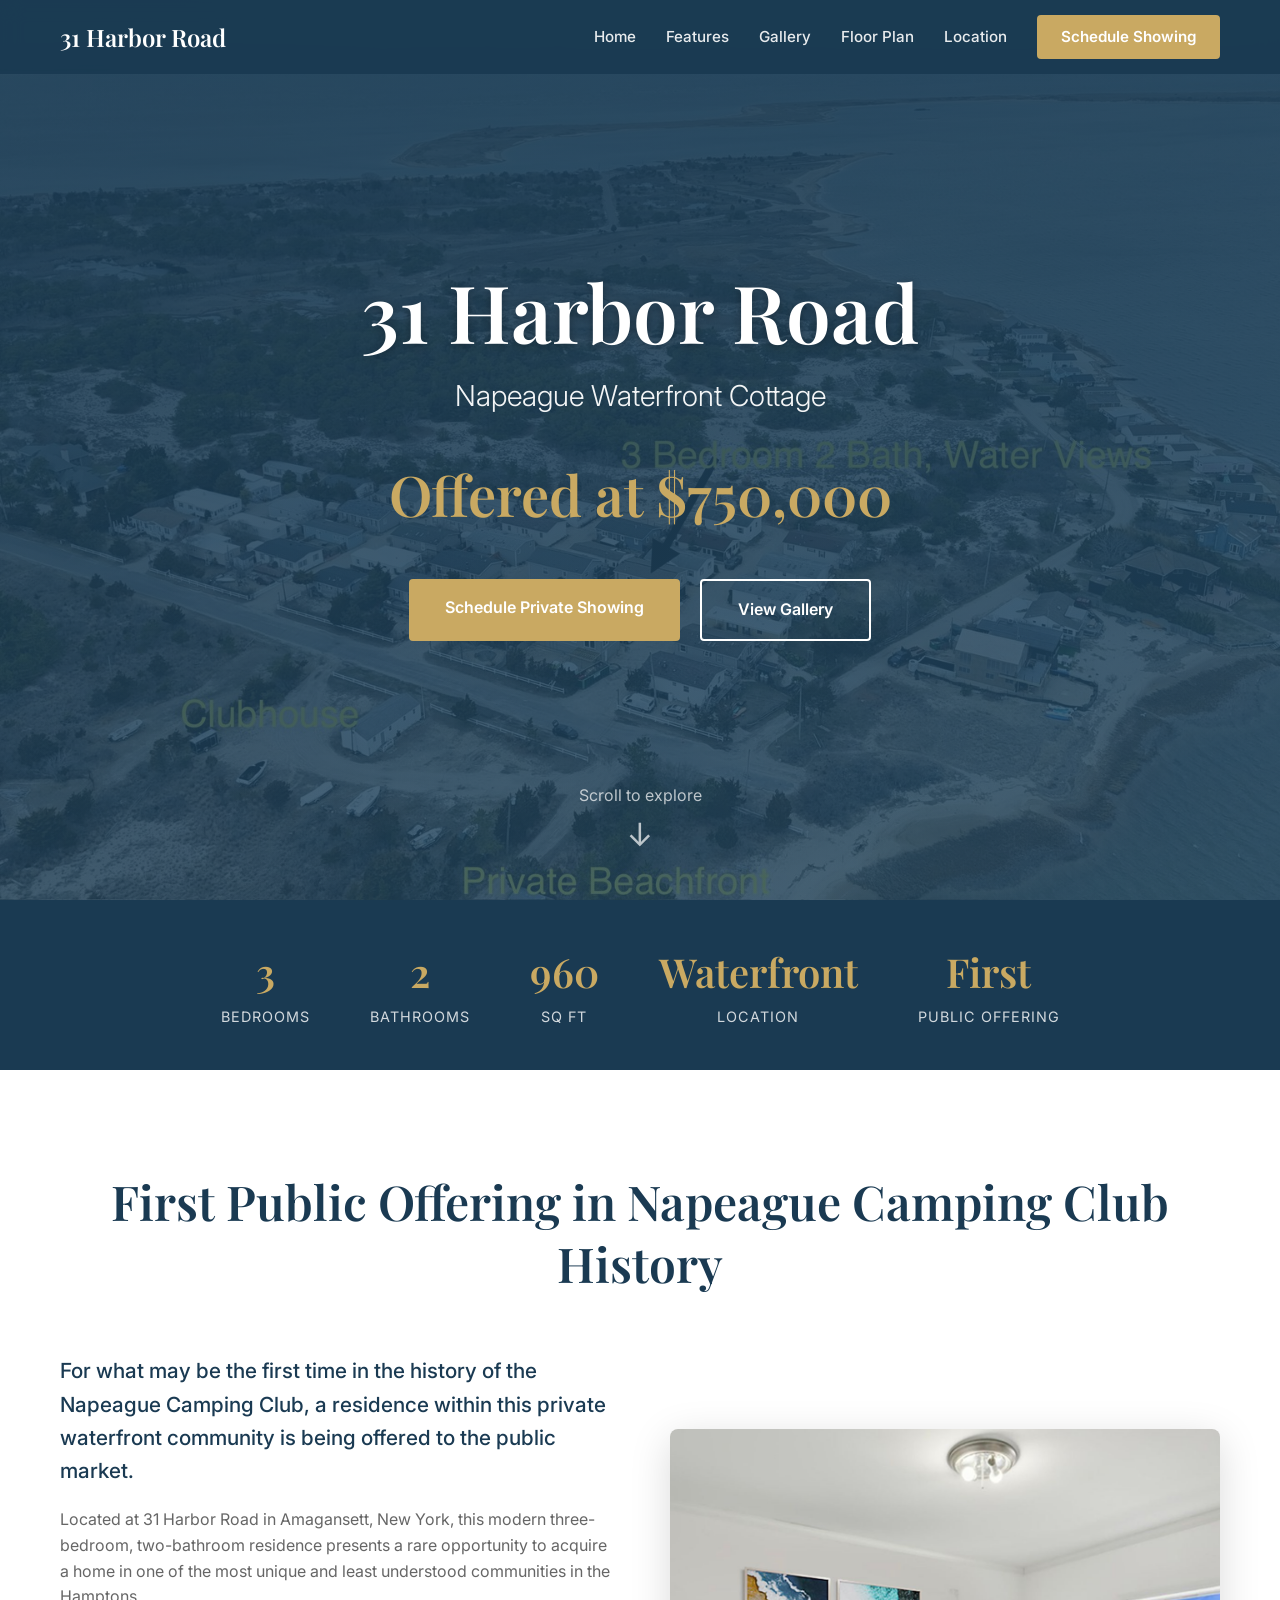
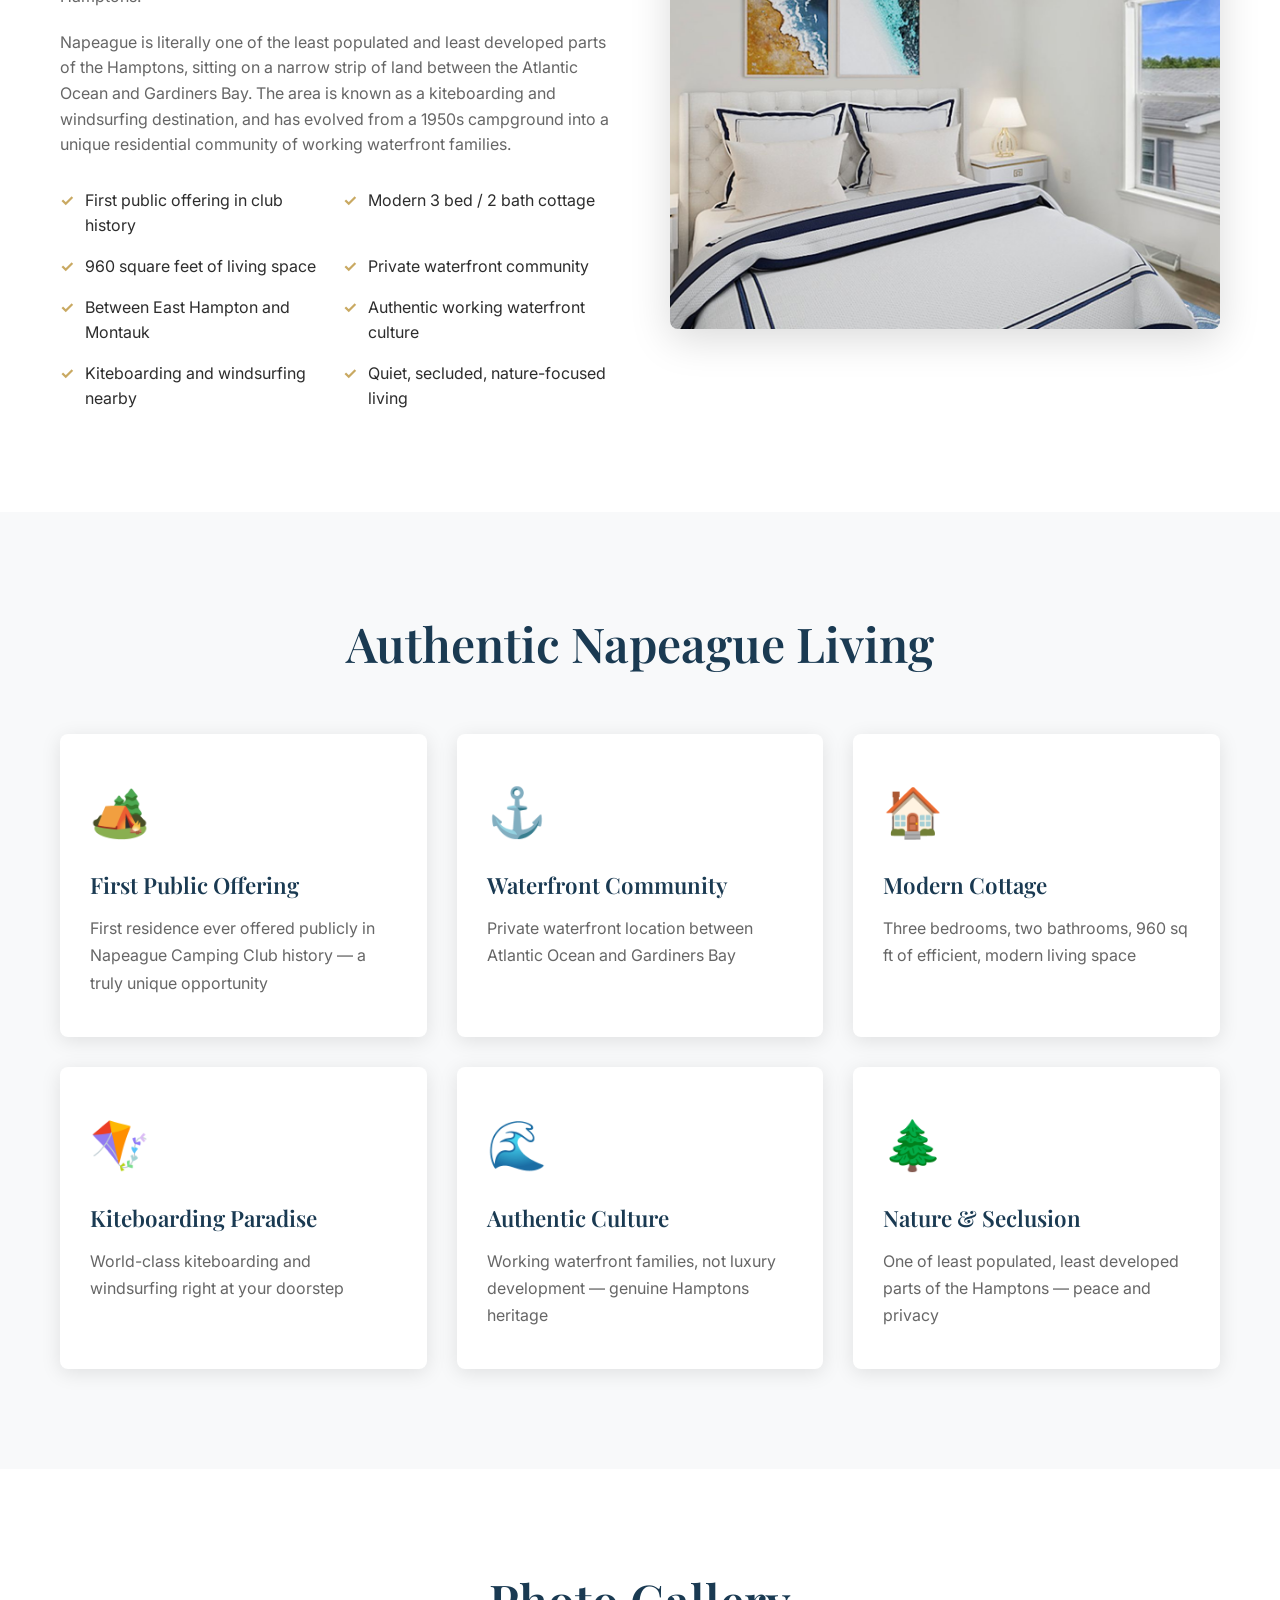
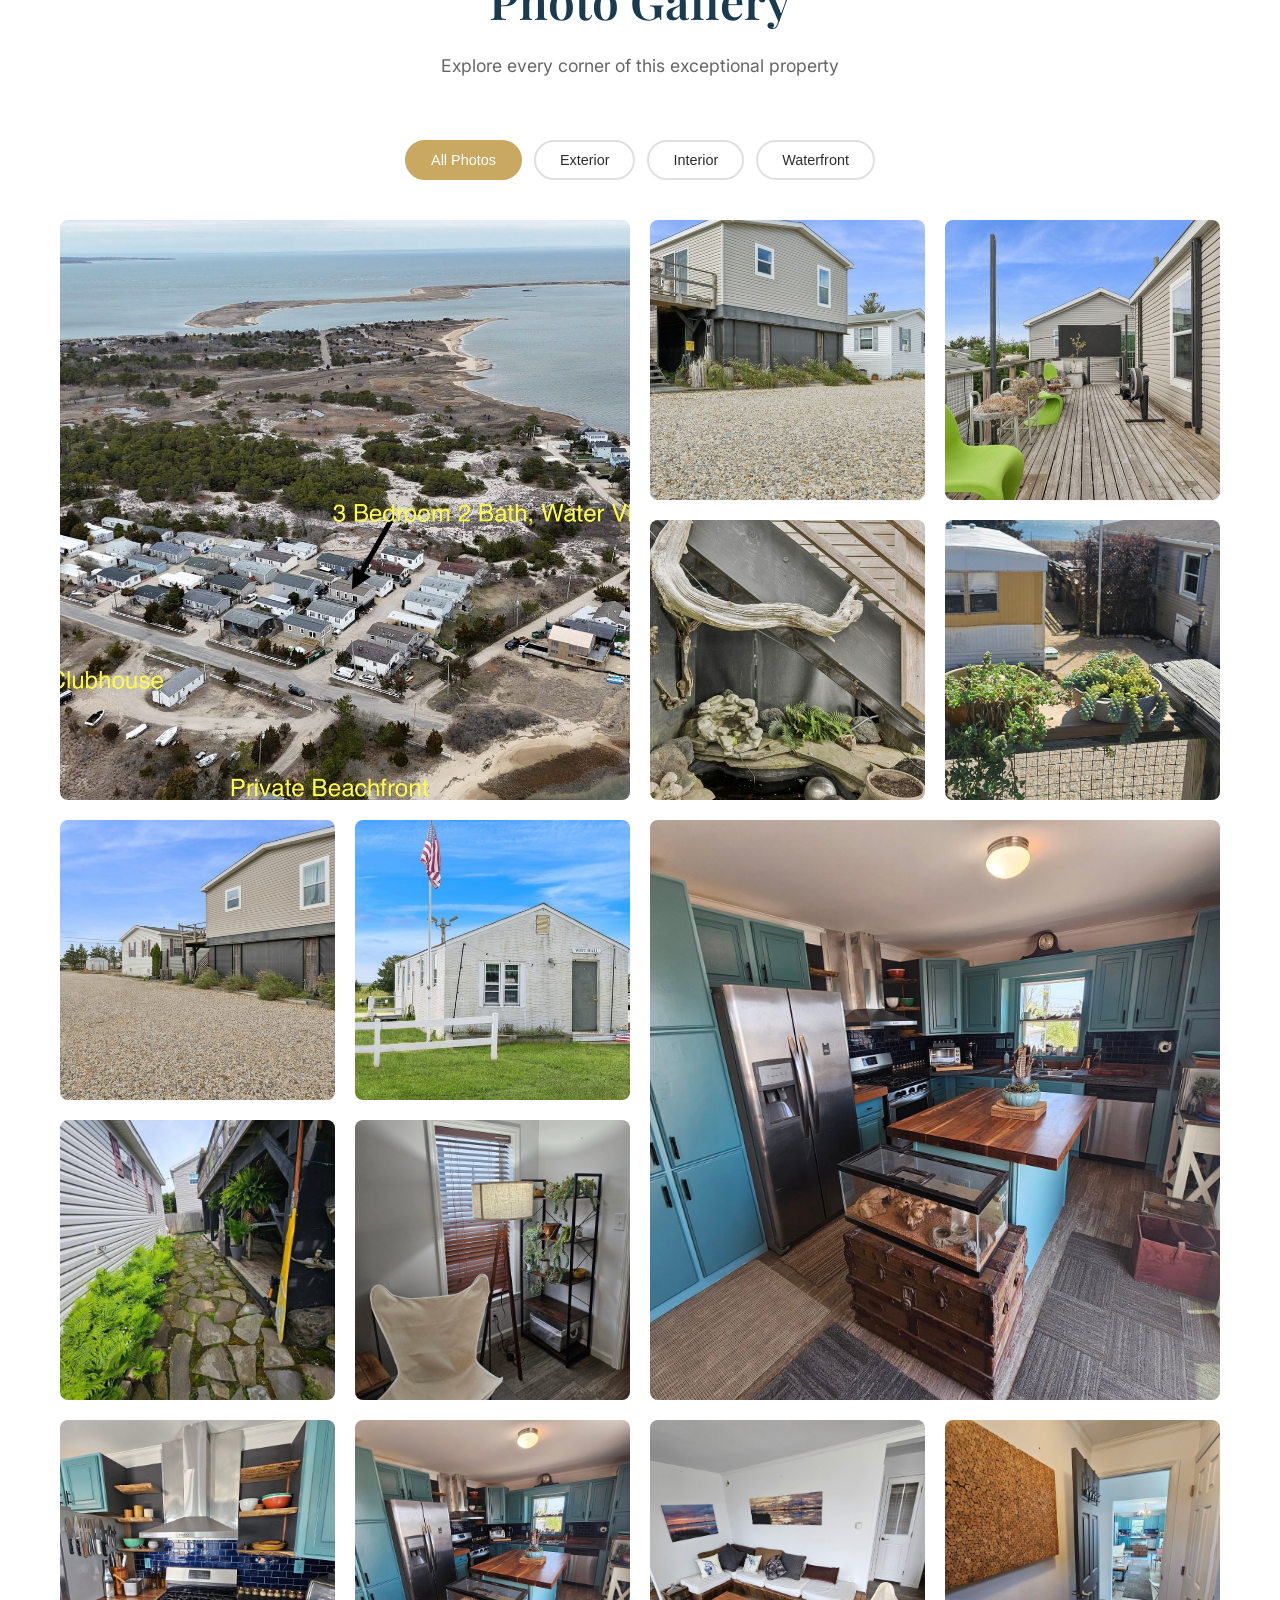
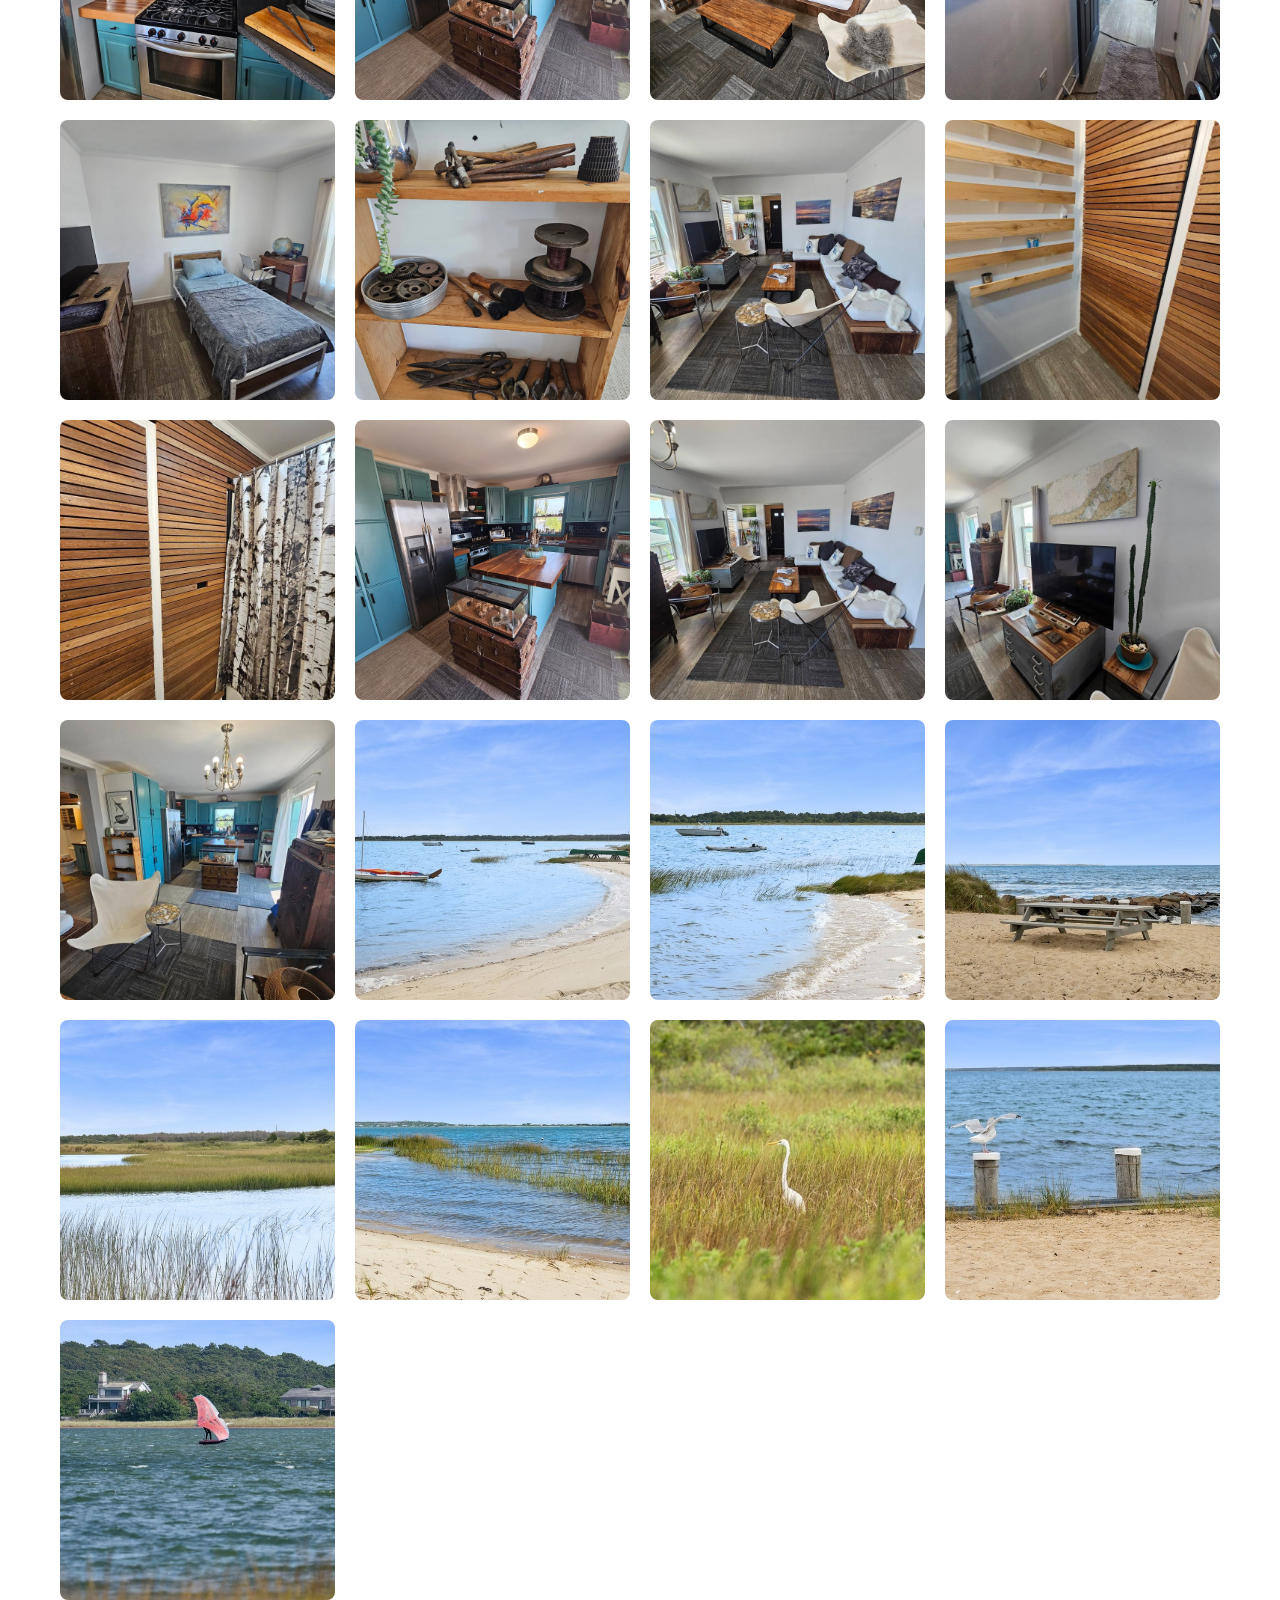
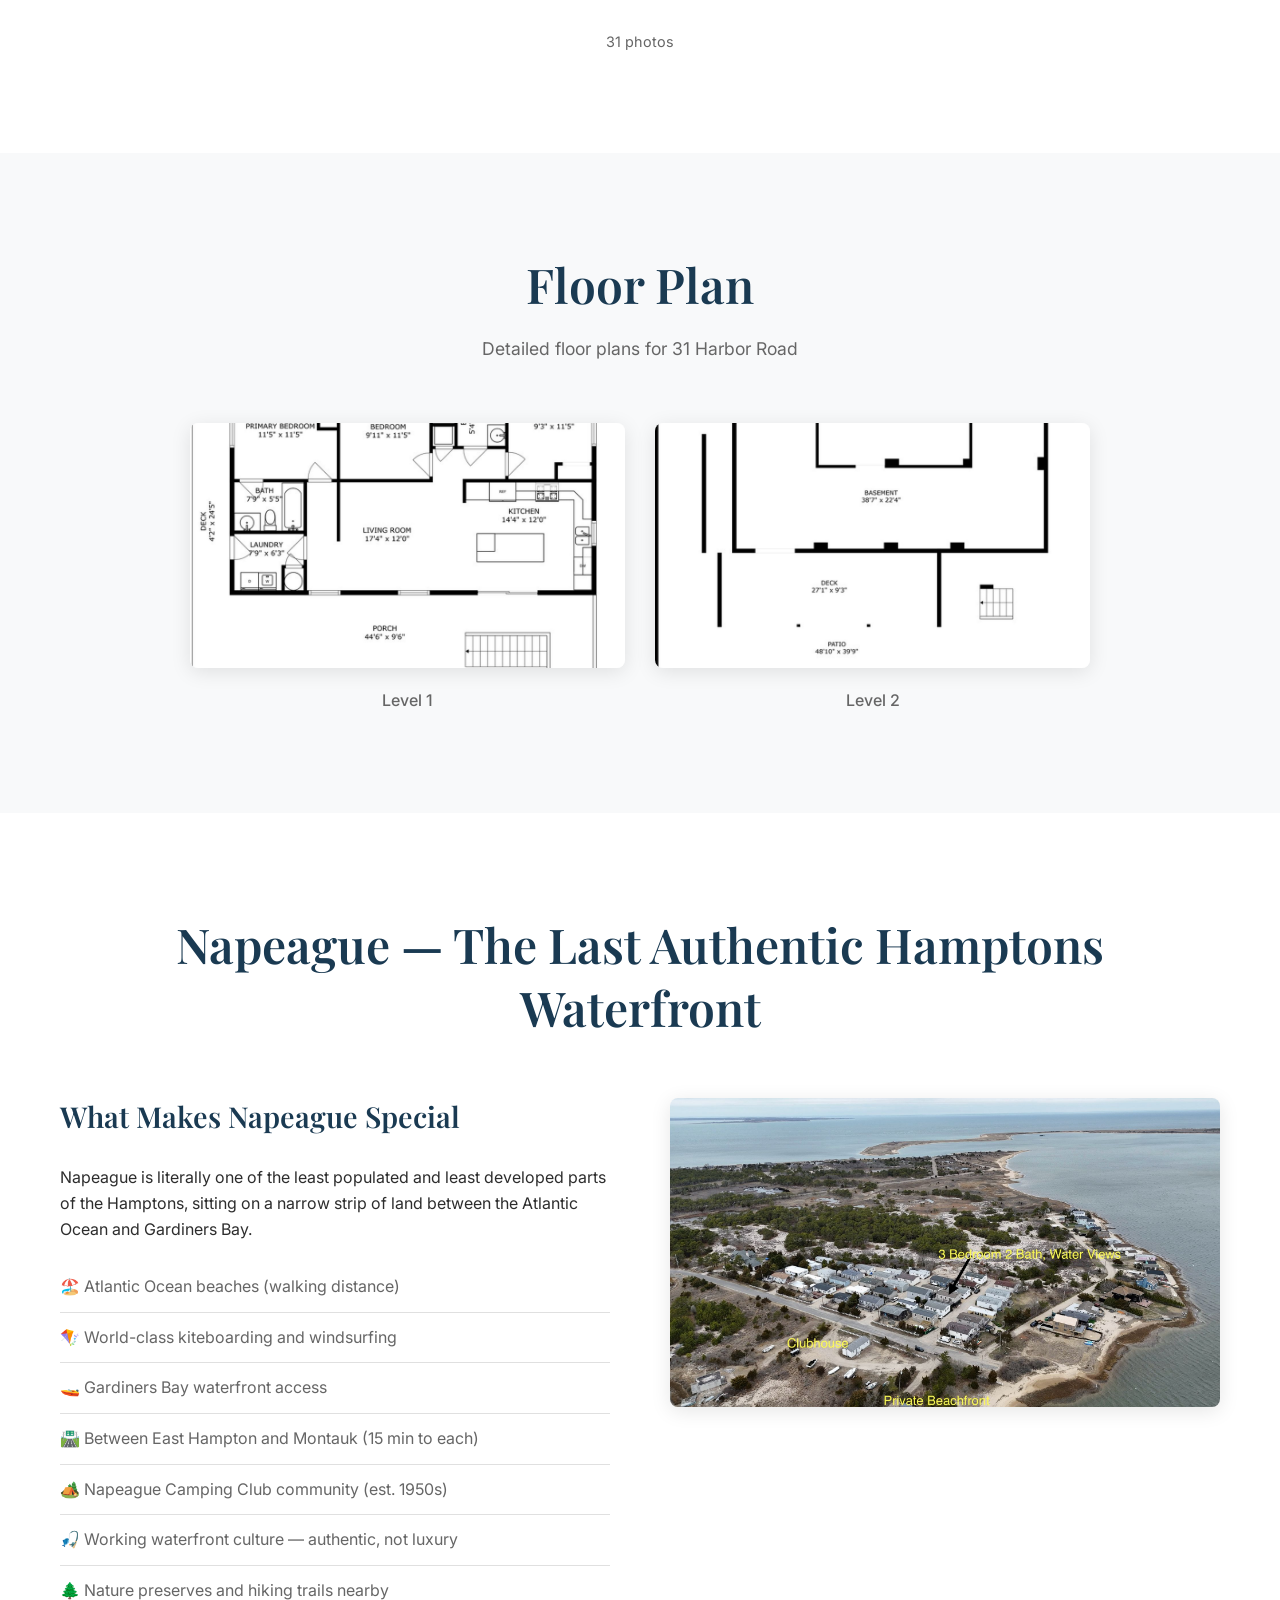
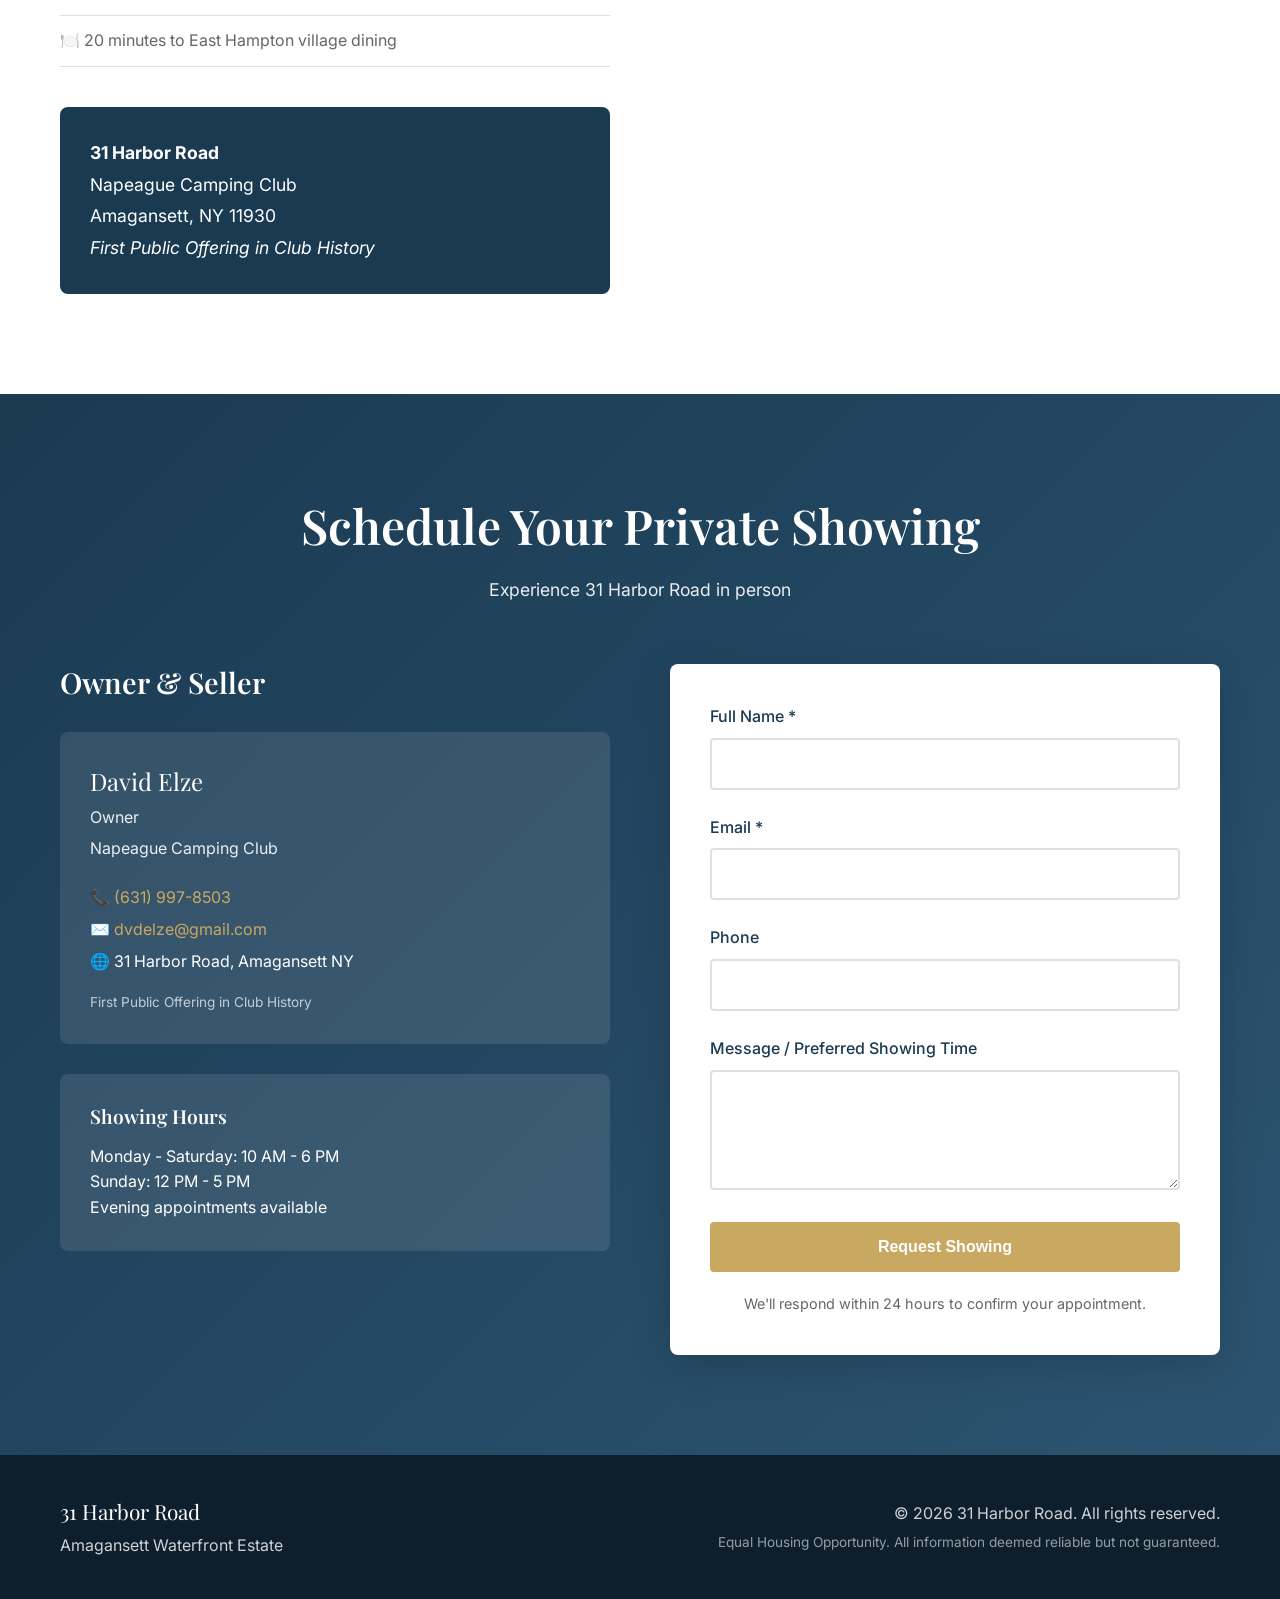
==== listing/index.html @ 7e1be60e "feat: repurpose 31harbor.com as the Jobby McJobberson brand site The domain was serving a .85M prope" ====
<!DOCTYPE html>
<html lang="en">
<head>
    <meta charset="UTF-8">
    <meta name="viewport" content="width=device-width, initial-scale=1.0">
    <title>31 Harbor Road — Amagansett Waterfront Estate</title>
    <meta name="description" content="Stunning waterfront estate in Sea Hampton. Private dock, panoramic water views, luxury finishes throughout. Schedule your private showing today.">
    <meta name="keywords" content="Sea Hampton, waterfront home, luxury real estate, private dock, estate sale">
    
    <!-- Open Graph / Social Sharing -->
    <meta property="og:type" content="website">
    <meta property="og:title" content="31 Harbor Road — Amagansett Waterfront Estate">
    <meta property="og:description" content="Stunning waterfront estate with private dock and panoramic water views">
    <meta property="og:image" content="assets/images/area overview.jpg">
    <meta property="og:url" content="https://xmrtdao.github.io/sea-hampton-house">
    
    <!-- Fonts -->
    <link rel="preconnect" href="https://fonts.googleapis.com">
    <link rel="preconnect" href="https://fonts.gstatic.com" crossorigin>
    <link href="https://fonts.googleapis.com/css2?family=Playfair+Display:wght@400;500;600;700&family=Inter:wght@300;400;500;600&display=swap" rel="stylesheet">
    
    <!-- Styles -->
    <link rel="stylesheet" href="css/style.css">
</head>
<body>
    <!-- Navigation -->
    <nav class="navbar">
        <div class="nav-container">
            <div class="nav-brand">31 Harbor Road</div>
            <div class="nav-links">
                <a href="#home">Home</a>
                <a href="#features">Features</a>
                <a href="#gallery">Gallery</a>
                <a href="#floorplan">Floor Plan</a>
                <a href="#location">Location</a>
                <a href="#contact" class="btn-nav">Schedule Showing</a>
            </div>
        </div>
    </nav>

    <!-- Hero Section -->
    <section id="home" class="hero">
        <div class="hero-overlay"></div>
        <div class="hero-content">
            <h1 class="hero-title">31 Harbor Road</h1>
            <p class="hero-subtitle">Napeague Waterfront Cottage</p>
            <div class="hero-price">Offered at $750,000</div>
            <div class="hero-cta">
                <a href="#contact" class="btn btn-primary">Schedule Private Showing</a>
                <a href="#gallery" class="btn btn-secondary">View Gallery</a>
            </div>
        </div>
        <div class="hero-scroll">
            <span>Scroll to explore</span>
            <div class="scroll-arrow">↓</div>
        </div>
    </section>

    <!-- Key Features Bar -->
    <div class="features-bar">
        <div class="feature-item">
            <span class="feature-number">3</span>
            <span class="feature-label">Bedrooms</span>
        </div>
        <div class="feature-item">
            <span class="feature-number">2</span>
            <span class="feature-label">Bathrooms</span>
        </div>
        <div class="feature-item">
            <span class="feature-number">960</span>
            <span class="feature-label">Sq Ft</span>
        </div>
        <div class="feature-item">
            <span class="feature-number">Waterfront</span>
            <span class="feature-label">Location</span>
        </div>
        <div class="feature-item">
            <span class="feature-number">First</span>
            <span class="feature-label">Public Offering</span>
        </div>
    </div>

    <!-- About Section -->
    <section class="section about">
        <div class="container">
            <h2 class="section-title">First Public Offering in Napeague Camping Club History</h2>
            <div class="about-grid">
                <div class="about-text">
                    <p class="lead">For what may be the first time in the history of the Napeague Camping Club, a residence within this private waterfront community is being offered to the public market.</p>
                    <p>Located at 31 Harbor Road in Amagansett, New York, this modern three-bedroom, two-bathroom residence presents a rare opportunity to acquire a home in one of the most unique and least understood communities in the Hamptons.</p>
                    <p>Napeague is literally one of the least populated and least developed parts of the Hamptons, sitting on a narrow strip of land between the Atlantic Ocean and Gardiners Bay. The area is known as a kiteboarding and windsurfing destination, and has evolved from a 1950s campground into a unique residential community of working waterfront families.</p>
                    <ul class="feature-list">
                        <li>First public offering in club history</li>
                        <li>Modern 3 bed / 2 bath cottage</li>
                        <li>960 square feet of living space</li>
                        <li>Private waterfront community</li>
                        <li>Between East Hampton and Montauk</li>
                        <li>Authentic working waterfront culture</li>
                        <li>Kiteboarding and windsurfing nearby</li>
                        <li>Quiet, secluded, nature-focused living</li>
                    </ul>
                </div>
                <div class="about-image">
                    <img src="assets/images/06.jpg" alt="Primary bedroom with coastal decor" loading="lazy">               </div>
            </div>
        </div>
    </section>

    <!-- Features Section -->
    <section id="features" class="section features">
        <div class="container">
            <h2 class="section-title">Authentic Napeague Living</h2>
            <div class="features-grid">
                <div class="feature-card">
                    <div class="feature-icon">🏕️</div>
                    <h3>First Public Offering</h3>
                    <p>First residence ever offered publicly in Napeague Camping Club history — a truly unique opportunity</p>
                </div>
                <div class="feature-card">
                    <div class="feature-icon">⚓</div>
                    <h3>Waterfront Community</h3>
                    <p>Private waterfront location between Atlantic Ocean and Gardiners Bay</p>
                </div>
                <div class="feature-card">
                    <div class="feature-icon">🏠</div>
                    <h3>Modern Cottage</h3>
                    <p>Three bedrooms, two bathrooms, 960 sq ft of efficient, modern living space</p>
                </div>
                <div class="feature-card">
                    <div class="feature-icon">🪁</div>
                    <h3>Kiteboarding Paradise</h3>
                    <p>World-class kiteboarding and windsurfing right at your doorstep</p>
                </div>
                <div class="feature-card">
                    <div class="feature-icon">🌊</div>
                    <h3>Authentic Culture</h3>
                    <p>Working waterfront families, not luxury development — genuine Hamptons heritage</p>
                </div>
                <div class="feature-card">
                    <div class="feature-icon">🌲</div>
                    <h3>Nature & Seclusion</h3>
                    <p>One of least populated, least developed parts of the Hamptons — peace and privacy</p>
                </div>
            </div>
        </div>
    </section>

    <!-- Gallery Section -->
    <section id="gallery" class="section gallery">
        <div class="container">
            <h2 class="section-title">Photo Gallery</h2>
            <p class="section-subtitle">Explore every corner of this exceptional property</p>
            
            <!-- Gallery Filter Tabs -->
            <div class="gallery-filter">
                <button class="filter-btn active" data-filter="all">All Photos</button>
                <button class="filter-btn" data-filter="exterior">Exterior</button>
                <button class="filter-btn" data-filter="interior">Interior</button>
                <button class="filter-btn" data-filter="waterfront">Waterfront</button>
            </div>

            <div class="gallery-grid">

                <!-- ═══════════════════════════════════════════ -->
                <!-- EXTERIOR photos (7 items)                  -->
                <!-- ═══════════════════════════════════════════ -->

                <!-- Exterior — Aerial (large) -->
                <div class="gallery-item large" data-category="exterior">
                    <img src="assets/images/area overview.jpg" alt="Aerial overview of Napeague Camping Club and 31 Harbor Road" loading="lazy">
                    <div class="gallery-overlay">
                        <div class="gallery-icon">🔍</div>
                        <div class="gallery-caption">Aerial — Napeague Camping Club</div>
                    </div>
                </div>

                <!-- Exterior — 02 -->
                <div class="gallery-item" data-category="exterior">
                    <img src="assets/images/exterior/02.jpg" alt="Cottage exterior, side view with deck" loading="lazy">
                    <div class="gallery-overlay">
                        <div class="gallery-icon">🔍</div>
                        <div class="gallery-caption">Cottage Exterior</div>
                    </div>
                </div>

                <!-- Exterior — 07 -->
                <div class="gallery-item" data-category="exterior">
                    <img src="assets/images/exterior/07.jpg" alt="Wood deck with patio furniture" loading="lazy">
                    <div class="gallery-overlay">
                        <div class="gallery-icon">🔍</div>
                        <div class="gallery-caption">Deck & Patio</div>
                    </div>
                </div>

                <!-- Exterior — 08 -->
                <div class="gallery-item" data-category="exterior">
                    <img src="assets/images/exterior/08.jpg" alt="Cottage exterior, back angle" loading="lazy">
                    <div class="gallery-overlay">
                        <div class="gallery-icon">🔍</div>
                        <div class="gallery-caption">Cottage Exterior</div>
                    </div>
                </div>

                <!-- Exterior — 09 -->
                <div class="gallery-item" data-category="exterior">
                    <img src="assets/images/exterior/09.jpg" alt="Cottage exterior, side view" loading="lazy">
                    <div class="gallery-overlay">
                        <div class="gallery-icon">🔍</div>
                        <div class="gallery-caption">Cottage Exterior</div>
                    </div>
                </div>

                <!-- Exterior — 10 -->
                <div class="gallery-item" data-category="exterior">
                    <img src="assets/images/exterior/10.jpg" alt="Cottage from rear showing two-story side" loading="lazy">
                    <div class="gallery-overlay">
                        <div class="gallery-icon">🔍</div>
                        <div class="gallery-caption">Rear View</div>
                    </div>
                </div>

                <!-- Exterior — 19 -->
                <div class="gallery-item" data-category="exterior">
                    <img src="assets/images/exterior/19.jpg" alt="Exterior shot" loading="lazy">
                    <div class="gallery-overlay">
                        <div class="gallery-icon">🔍</div>
                        <div class="gallery-caption">Exterior</div>
                    </div>
                </div>

                <!-- ═══════════════════════════════════════════ -->
                <!-- INTERIOR photos (16 items)                 -->
                <!-- ═══════════════════════════════════════════ -->

                <!-- Interior — 24 (blue cabinets, large) -->
                <div class="gallery-item large" data-category="interior">
                    <img src="assets/interior/24.jpg" alt="Galley kitchen with blue cabinets and water view" loading="lazy">
                    <div class="gallery-overlay">
                        <div class="gallery-icon">🔍</div>
                        <div class="gallery-caption">Kitchen — Blue Cabinets</div>
                    </div>
                </div>

                <!-- Interior — 25 (kitchen island, was miscategorized as exterior) -->
                <div class="gallery-item" data-category="interior">
                    <img src="assets/images/exterior/25.jpg" alt="Kitchen island with blue cabinetry" loading="lazy">
                    <div class="gallery-overlay">
                        <div class="gallery-icon">🔍</div>
                        <div class="gallery-caption">Kitchen Island</div>
                    </div>
                </div>

                <!-- Interior photos from assets/interior/ -->
                <div class="gallery-item" data-category="interior">
                    <img src="assets/interior/502564190_10237653348089309_6246555078197971239_n.jpg" alt="Interior view" loading="lazy">
                    <div class="gallery-overlay">
                        <div class="gallery-icon">🔍</div>
                        <div class="gallery-caption">Interior</div>
                    </div>
                </div>

                <div class="gallery-item" data-category="interior">
                    <img src="assets/interior/509418828_10237653347289289_3701414681605351809_n.jpg" alt="Interior view" loading="lazy">
                    <div class="gallery-overlay">
                        <div class="gallery-icon">🔍</div>
                        <div class="gallery-caption">Interior</div>
                    </div>
                </div>

                <div class="gallery-item" data-category="interior">
                    <img src="assets/interior/511332070_10237653339489094_1617537981424882041_n.jpg" alt="Interior view" loading="lazy">
                    <div class="gallery-overlay">
                        <div class="gallery-icon">🔍</div>
                        <div class="gallery-caption">Interior</div>
                    </div>
                </div>

                <div class="gallery-item" data-category="interior">
                    <img src="assets/interior/512077177_10237653347089284_5037619721972797158_n.jpg" alt="Interior view" loading="lazy">
                    <div class="gallery-overlay">
                        <div class="gallery-icon">🔍</div>
                        <div class="gallery-caption">Interior</div>
                    </div>
                </div>

                <div class="gallery-item" data-category="interior">
                    <img src="assets/interior/512476835_10237653337969056_914184961198026293_n.jpg" alt="Interior view" loading="lazy">
                    <div class="gallery-overlay">
                        <div class="gallery-icon">🔍</div>
                        <div class="gallery-caption">Interior</div>
                    </div>
                </div>

                <div class="gallery-item" data-category="interior">
                    <img src="assets/interior/512629118_10237653338729075_602848262508176026_n.jpg" alt="Interior view" loading="lazy">
                    <div class="gallery-overlay">
                        <div class="gallery-icon">🔍</div>
                        <div class="gallery-caption">Interior</div>
                    </div>
                </div>

                <div class="gallery-item" data-category="interior">
                    <img src="assets/interior/512706712_10237653347689299_2967530951717332484_n.jpg" alt="Interior view" loading="lazy">
                    <div class="gallery-overlay">
                        <div class="gallery-icon">🔍</div>
                        <div class="gallery-caption">Interior</div>
                    </div>
                </div>

                <div class="gallery-item" data-category="interior">
                    <img src="assets/interior/513110924_10237653339049083_8047067152343379779_n.jpg" alt="Interior view" loading="lazy">
                    <div class="gallery-overlay">
                        <div class="gallery-icon">🔍</div>
                        <div class="gallery-caption">Interior</div>
                    </div>
                </div>

                <div class="gallery-item" data-category="interior">
                    <img src="assets/interior/518230382_10237889275187339_4456077319614871520_n.jpg" alt="Interior view" loading="lazy">
                    <div class="gallery-overlay">
                        <div class="gallery-icon">🔍</div>
                        <div class="gallery-caption">Interior</div>
                    </div>
                </div>

                <div class="gallery-item" data-category="interior">
                    <img src="assets/interior/518288753_10237889276227365_4061018499942779973_n.jpg" alt="Interior view" loading="lazy">
                    <div class="gallery-overlay">
                        <div class="gallery-icon">🔍</div>
                        <div class="gallery-caption">Interior</div>
                    </div>
                </div>

                <div class="gallery-item" data-category="interior">
                    <img src="assets/interior/518300469_10237889284947583_2259334747940197321_n.jpg" alt="Interior view" loading="lazy">
                    <div class="gallery-overlay">
                        <div class="gallery-icon">🔍</div>
                        <div class="gallery-caption">Interior</div>
                    </div>
                </div>

                <div class="gallery-item" data-category="interior">
                    <img src="assets/interior/518313327_10237889273867306_6595495002739303304_n.jpg" alt="Interior view" loading="lazy">
                    <div class="gallery-overlay">
                        <div class="gallery-icon">🔍</div>
                        <div class="gallery-caption">Interior</div>
                    </div>
                </div>

                <div class="gallery-item" data-category="interior">
                    <img src="assets/interior/518324812_10237889270307217_7935150790442795919_n.jpg" alt="Interior view" loading="lazy">
                    <div class="gallery-overlay">
                        <div class="gallery-icon">🔍</div>
                        <div class="gallery-caption">Interior</div>
                    </div>
                </div>

                <div class="gallery-item" data-category="interior">
                    <img src="assets/interior/518380876_10237889270907232_2174795109172641620_n (1).jpg" alt="Interior view" loading="lazy">
                    <div class="gallery-overlay">
                        <div class="gallery-icon">🔍</div>
                        <div class="gallery-caption">Interior</div>
                    </div>
                </div>

                <!-- ═══════════════════════════════════════════ -->
                <!-- WATERFRONT photos (8 items)                -->
                <!-- ═══════════════════════════════════════════ -->

                <!-- Waterfront photos from assets/images/waterfront/ -->
                <div class="gallery-item" data-category="waterfront">
                    <img src="assets/images/waterfront/11.jpg" alt="Sandy beach with catamaran and kayaks" loading="lazy">
                    <div class="gallery-overlay">
                        <div class="gallery-icon">🔍</div>
                        <div class="gallery-caption">Beach & Bay Access</div>
                    </div>
                </div>

                <div class="gallery-item" data-category="waterfront">
                    <img src="assets/images/waterfront/12.jpg" alt="Waterfront view" loading="lazy">
                    <div class="gallery-overlay">
                        <div class="gallery-icon">🔍</div>
                        <div class="gallery-caption">Waterfront</div>
                    </div>
                </div>

                <div class="gallery-item" data-category="waterfront">
                    <img src="assets/images/waterfront/13.jpg" alt="Waterfront view" loading="lazy">
                    <div class="gallery-overlay">
                        <div class="gallery-icon">🔍</div>
                        <div class="gallery-caption">Waterfront</div>
                    </div>
                </div>

                <div class="gallery-item" data-category="waterfront">
                    <img src="assets/images/waterfront/14.jpg" alt="Waterfront view" loading="lazy">
                    <div class="gallery-overlay">
                        <div class="gallery-icon">🔍</div>
                        <div class="gallery-caption">Waterfront</div>
                    </div>
                </div>

                <div class="gallery-item" data-category="waterfront">
                    <img src="assets/images/waterfront/15.jpg" alt="Calm water view from beach" loading="lazy">
                    <div class="gallery-overlay">
                        <div class="gallery-icon">🔍</div>
                        <div class="gallery-caption">Water Views</div>
                    </div>
                </div>

                <div class="gallery-item" data-category="waterfront">
                    <img src="assets/images/waterfront/16.jpg" alt="Waterfront view" loading="lazy">
                    <div class="gallery-overlay">
                        <div class="gallery-icon">🔍</div>
                        <div class="gallery-caption">Waterfront</div>
                    </div>
                </div>

                <div class="gallery-item" data-category="waterfront">
                    <img src="assets/images/waterfront/17.jpg" alt="Waterfront view" loading="lazy">
                    <div class="gallery-overlay">
                        <div class="gallery-icon">🔍</div>
                        <div class="gallery-caption">Waterfront</div>
                    </div>
                </div>

                <div class="gallery-item" data-category="waterfront">
                    <img src="assets/images/waterfront/18.jpg" alt="Waterfront view" loading="lazy">
                    <div class="gallery-overlay">
                        <div class="gallery-icon">🔍</div>
                        <div class="gallery-caption">Waterfront</div>
                    </div>
                </div>

            </div>

            <div class="gallery-counter">
                <span id="gallery-count">31</span> photos
            </div>
        </div>
    </section>

    <!-- Lightbox Modal -->
    <div class="lightbox" id="lightbox">
        <button class="lightbox-close" id="lightbox-close" aria-label="Close lightbox">×</button>
        <button class="lightbox-nav lightbox-prev" id="lightbox-prev" aria-label="Previous image">‹</button>
        <button class="lightbox-nav lightbox-next" id="lightbox-next" aria-label="Next image">›</button>
        <div class="lightbox-content">
            <img src="" alt="" id="lightbox-img">
            <div class="lightbox-caption" id="lightbox-caption"></div>
            <div class="lightbox-counter" id="lightbox-counter"></div>
        </div>
    </div>

    <!-- Floor Plan Section -->
    <section id="floorplan" class="section floorplan">
        <div class="container">
            <h2 class="section-title">Floor Plan</h2>
            <p class="section-subtitle">Detailed floor plans for 31 Harbor Road</p>
            <div class="floorplan-content">
                <div style="display:grid;grid-template-columns:1fr 1fr;gap:30px;margin-top:40px;">
                    <div>
                        <img src="assets/images/floorplan1.jpg" alt="Floor Plan - Level 1" style="width:100%;border-radius:8px;box-shadow:0 4px 20px rgba(0,0,0,0.1);">
                        <p style="text-align:center;margin-top:12px;color:#666;font-weight:500;">Level 1</p>
                    </div>
                    <div>
                        <img src="assets/images/floorplan2.jpg" alt="Floor Plan - Level 2" style="width:100%;border-radius:8px;box-shadow:0 4px 20px rgba(0,0,0,0.1);">
                        <p style="text-align:center;margin-top:12px;color:#666;font-weight:500;">Level 2</p>
                    </div>
                </div>
            </div>
        </div>
    </section>

    <!-- Location Section -->
    <section id="location" class="section location">
        <div class="container">
            <h2 class="section-title">Napeague — The Last Authentic Hamptons Waterfront</h2>
            <div class="location-grid">
                <div class="location-info">
                    <h3>What Makes Napeague Special</h3>
                    <p class="lead" style="margin-bottom: 20px;">Napeague is literally one of the least populated and least developed parts of the Hamptons, sitting on a narrow strip of land between the Atlantic Ocean and Gardiners Bay.</p>
                    <ul class="location-list">
                        <li>🏖️ Atlantic Ocean beaches (walking distance)</li>
                        <li>🪁 World-class kiteboarding and windsurfing</li>
                        <li>🚤 Gardiners Bay waterfront access</li>
                        <li>🛣️ Between East Hampton and Montauk (15 min to each)</li>
                        <li>🏕️ Napeague Camping Club community (est. 1950s)</li>
                        <li>🎣 Working waterfront culture — authentic, not luxury</li>
                        <li>🌲 Nature preserves and hiking trails nearby</li>
                        <li>🍽️ 20 minutes to East Hampton village dining</li>
                    </ul>
                    <div class="address-box">
                        <strong>31 Harbor Road</strong><br>
                        Napeague Camping Club<br>
                        Amagansett, NY 11930<br>
                        <em>First Public Offering in Club History</em>
                    </div>
                </div>
                <div class="location-map">
                    <img src="assets/images/area overview.jpg" alt="Aerial view of Napeague and 31 Harbor Road" loading="lazy">
                </div>
            </div>
        </div>
    </section>

    <!-- Contact Section -->
    <section id="contact" class="section contact">
        <div class="container">
            <h2 class="section-title">Schedule Your Private Showing</h2>
            <p class="section-subtitle">Experience 31 Harbor Road in person</p>
            <div class="contact-grid">
                <div class="contact-info">
                    <h3>Owner & Seller</h3>
                    <div class="agent-card">
                        <div class="agent-name">David Elze</div>
                        <div class="agent-title">Owner</div>
                        <div class="agent-company">Napeague Camping Club</div>
                        <div class="agent-contact">
                            <div>📞 <a href="tel:+16315551234">(631) 997-8503</a></div>
                            <div>✉️ <a href="mailto:dvdelze@gmail.com">dvdelze@gmail.com</a></div>
                            <div>🌐 31 Harbor Road, Amagansett NY</div>
                        </div>
                        <div class="agent-license">First Public Offering in Club History</div>
                    </div>
                    <div class="showing-hours">
                        <h4>Showing Hours</h4>
                        <p>Monday - Saturday: 10 AM - 6 PM<br>Sunday: 12 PM - 5 PM<br>Evening appointments available</p>
                    </div>
                </div>
                <div class="contact-form-wrapper">
                    <form class="contact-form" id="showing-form">
                        <div class="form-group">
                            <label for="name">Full Name *</label>
                            <input type="text" id="name" name="name" required>
                        </div>
                        <div class="form-group">
                            <label for="email">Email *</label>
                            <input type="email" id="email" name="email" required>
                        </div>
                        <div class="form-group">
                            <label for="phone">Phone</label>
                            <input type="tel" id="phone" name="phone">
                        </div>
                        <div class="form-group">
                            <label for="message">Message / Preferred Showing Time</label>
                            <textarea id="message" name="message" rows="4"></textarea>
                        </div>
                        <button type="submit" class="btn btn-primary btn-full">Request Showing</button>
                        <p class="form-note">We'll respond within 24 hours to confirm your appointment.</p>
                    </form>
                </div>
            </div>
        </div>
    </section>

    <!-- Footer -->
    <footer class="footer">
        <div class="container">
            <div class="footer-content">
                <div class="footer-left">
                    <div class="footer-brand">31 Harbor Road</div>
                    <p>Amagansett Waterfront Estate</p>
                </div>
                <div class="footer-right">
                    <p>© 2026 31 Harbor Road. All rights reserved.</p>
                    <p class="disclaimer">Equal Housing Opportunity. All information deemed reliable but not guaranteed.</p>
                </div>
            </div>
        </div>
    </footer>

    <script>
    // Gallery Filter & Lightbox Functionality
    document.addEventListener('DOMContentLoaded', function() {
        
        // Gallery Filter
        const filterBtns = document.querySelectorAll('.filter-btn');
        const galleryItems = document.querySelectorAll('.gallery-item');
        
        filterBtns.forEach(btn => {
            btn.addEventListener('click', function() {
                // Update active button
                filterBtns.forEach(b => b.classList.remove('active'));
                this.classList.add('active');
                
                const filter = this.getAttribute('data-filter');
                
                // Filter items immediately — no setTimeout to avoid stale timers
                galleryItems.forEach(item => {
                    if (filter === 'all' || item.getAttribute('data-category') === filter) {
                        item.style.display = '';
                        item.style.opacity = '1';
                    } else {
                        item.style.display = 'none';
                        item.style.opacity = '0';
                    }
                });
            });
        });
        
        // Lightbox
        const lightbox = document.getElementById('lightbox');
        const lightboxImg = document.getElementById('lightbox-img');
        const lightboxCaption = document.getElementById('lightbox-caption');
        const lightboxCounter = document.getElementById('lightbox-counter');
        const lightboxClose = document.getElementById('lightbox-close');
        const lightboxPrev = document.getElementById('lightbox-prev');
        const lightboxNext = document.getElementById('lightbox-next');
        
        let currentIndex = 0;
        let visibleItems = [];
        
        // Open lightbox on image click
        galleryItems.forEach((item, index) => {
            item.addEventListener('click', function() {
                visibleItems = Array.from(galleryItems).filter(i => i.style.display !== 'none');
                currentIndex = visibleItems.indexOf(item);
                openLightbox(item);
            });
        });
        
        function openLightbox(item) {
            const img = item.querySelector('img');
            const caption = item.querySelector('.gallery-caption').textContent;
            
            lightboxImg.src = img.src;
            lightboxImg.alt = img.alt;
            lightboxCaption.textContent = caption;
            lightboxCounter.textContent = `${currentIndex + 1} / ${visibleItems.length}`;
            
            lightbox.style.display = 'flex';
            document.body.style.overflow = 'hidden';
        }
        
        function closeLightbox() {
            lightbox.style.display = 'none';
            document.body.style.overflow = '';
        }
        
        function showImage(index) {
            if (index < 0) index = visibleItems.length - 1;
            if (index >= visibleItems.length) index = 0;
            
            currentIndex = index;
            const item = visibleItems[currentIndex];
            const img = item.querySelector('img');
            const caption = item.querySelector('.gallery-caption').textContent;
            
            lightboxImg.src = img.src;
            lightboxImg.alt = img.alt;
            lightboxCaption.textContent = caption;
            lightboxCounter.textContent = `${currentIndex + 1} / ${visibleItems.length}`;
        }
        
        lightboxClose.addEventListener('click', closeLightbox);
        
        lightboxPrev.addEventListener('click', (e) => {
            e.stopPropagation();
            showImage(currentIndex - 1);
        });
        
        lightboxNext.addEventListener('click', (e) => {
            e.stopPropagation();
            showImage(currentIndex + 1);
        });
        
        // Keyboard navigation
        document.addEventListener('keydown', function(e) {
            if (lightbox.style.display === 'flex') {
                if (e.key === 'Escape') closeLightbox();
                if (e.key === 'ArrowLeft') showImage(currentIndex - 1);
                if (e.key === 'ArrowRight') showImage(currentIndex + 1);
            }
        });
        
        // Close on backdrop click
        lightbox.addEventListener('click', function(e) {
            if (e.target === lightbox) closeLightbox();
        });
        
                        // Form submission — POST to relay which sends via Resend + confirmation, then redirect to thank-you
        const form = document.getElementById('showing-form');
        if (form) {
            form.addEventListener('submit', async function(e) {
                e.preventDefault();

                const btn = form.querySelector('button[type="submit"]');
                const origText = btn.textContent;
                btn.textContent = 'Sending...';
                btn.disabled = true;

                const name = document.getElementById('name').value.trim();
                const email = document.getElementById('email').value.trim();
                const phone = document.getElementById('phone').value.trim();
                const message = document.getElementById('message').value.trim();

                try {
                    const resp = await fetch('https://relay.mobilemonero.com/api/contact/31harbor', {
                        method: 'POST',
                        headers: { 'Content-Type': 'application/json' },
                        body: JSON.stringify({ name, email, phone, message }),
                    });
                    const data = await resp.json();
                    if (data.success) {
                        window.location.href = 'thank-you.html?name=' + encodeURIComponent(name) + '&email=' + encodeURIComponent(email);
                    } else {
                        alert('Something went wrong. Please email david@31harbor.com directly.');
                        btn.textContent = origText;
                        btn.disabled = false;
                    }
                } catch (err) {
                    alert('Network error. Please email david@31harbor.com directly.');
                    btn.textContent = origText;
                    btn.disabled = false;
                }
            });
        }    </script>
</body>
</html>
---- listing/css/style.css ----
/* Sea Hampton House — Luxury Real Estate Website */

:root {
    --primary: #1a3a52;
    --primary-light: #2c5470;
    --accent: #c9a962;
    --accent-light: #d4bc7a;
    --text: #2d2d2d;
    --text-light: #666;
    --bg: #ffffff;
    --bg-alt: #f8f9fa;
    --border: #e0e0e0;
    --shadow: 0 4px 20px rgba(0,0,0,0.1);
    --shadow-lg: 0 10px 40px rgba(0,0,0,0.15);
}

* {
    margin: 0;
    padding: 0;
    box-sizing: border-box;
}

body {
    font-family: 'Inter', -apple-system, BlinkMacSystemFont, sans-serif;
    color: var(--text);
    line-height: 1.6;
    overflow-x: hidden;
}

h1, h2, h3, h4 {
    font-family: 'Playfair Display', Georgia, serif;
    font-weight: 600;
    line-height: 1.3;
}

a {
    color: var(--primary);
    text-decoration: none;
    transition: color 0.3s;
}

a:hover {
    color: var(--accent);
}

.container {
    max-width: 1200px;
    margin: 0 auto;
    padding: 0 20px;
}

/* Navigation */
.navbar {
    position: fixed;
    top: 0;
    left: 0;
    right: 0;
    background: rgba(26, 58, 82, 0.95);
    backdrop-filter: blur(10px);
    z-index: 1000;
    padding: 15px 0;
}

.nav-container {
    max-width: 1200px;
    margin: 0 auto;
    padding: 0 20px;
    display: flex;
    justify-content: space-between;
    align-items: center;
}

.nav-brand {
    font-family: 'Playfair Display', serif;
    font-size: 1.5rem;
    color: white;
    font-weight: 600;
}

.nav-links {
    display: flex;
    gap: 30px;
    align-items: center;
}

.nav-links a {
    color: rgba(255,255,255,0.9);
    font-size: 0.95rem;
    font-weight: 500;
}

.nav-links a:hover {
    color: var(--accent);
}

.btn-nav {
    background: var(--accent);
    color: white !important;
    padding: 10px 24px;
    border-radius: 4px;
    font-weight: 600 !important;
}

.btn-nav:hover {
    background: var(--accent-light);
}

/* Hero Section */
.hero {
    position: relative;
    height: 100vh;
    min-height: 600px;
    background: linear-gradient(135deg, var(--primary) 0%, var(--primary-light) 100%);
    display: flex;
    align-items: center;
    justify-content: center;
    text-align: center;
    overflow: hidden;
}

.hero::before {
    content: '';
    position: absolute;
    top: 0;
    left: 0;
    right: 0;
    bottom: 0;
    background: url('../assets/images/area overview.jpg') center/cover;
    opacity: 0.3;
}

.hero-overlay {
    position: absolute;
    top: 0;
    left: 0;
    right: 0;
    bottom: 0;
    background: linear-gradient(to bottom, rgba(26,58,82,0.7) 0%, rgba(26,58,82,0.4) 100%);
}

.hero-content {
    position: relative;
    z-index: 2;
    color: white;
    max-width: 800px;
    padding: 0 20px;
}

.hero-title {
    font-size: clamp(3rem, 8vw, 5rem);
    margin-bottom: 10px;
    text-shadow: 0 2px 10px rgba(0,0,0,0.3);
}

.hero-subtitle {
    font-size: clamp(1.2rem, 3vw, 1.8rem);
    font-weight: 300;
    margin-bottom: 30px;
    opacity: 0.95;
}

.hero-price {
    font-size: clamp(2rem, 5vw, 3.5rem);
    font-family: 'Playfair Display', serif;
    color: var(--accent);
    margin-bottom: 40px;
    font-weight: 600;
}

.hero-cta {
    display: flex;
    gap: 20px;
    justify-content: center;
    flex-wrap: wrap;
}

.btn {
    display: inline-block;
    padding: 16px 36px;
    border-radius: 4px;
    font-weight: 600;
    font-size: 1rem;
    transition: all 0.3s;
    cursor: pointer;
    border: none;
}

.btn-primary {
    background: var(--accent);
    color: white;
}

.btn-primary:hover {
    background: var(--accent-light);
    transform: translateY(-2px);
    box-shadow: var(--shadow-lg);
}

.btn-secondary {
    background: transparent;
    color: white;
    border: 2px solid white;
}

.btn-secondary:hover {
    background: white;
    color: var(--primary);
}

.hero-scroll {
    position: absolute;
    bottom: 40px;
    left: 50%;
    transform: translateX(-50%);
    color: rgba(255,255,255,0.7);
    text-align: center;
    z-index: 2;
}

.scroll-arrow {
    font-size: 2rem;
    animation: bounce 2s infinite;
}

@keyframes bounce {
    0%, 20%, 50%, 80%, 100% { transform: translateY(0); }
    40% { transform: translateY(-10px); }
    60% { transform: translateY(-5px); }
}

/* Features Bar */
.features-bar {
    background: var(--primary);
    color: white;
    padding: 40px 20px;
    display: flex;
    justify-content: center;
    gap: 60px;
    flex-wrap: wrap;
    position: relative;
    z-index: 10;
}

.feature-item {
    text-align: center;
}

.feature-number {
    display: block;
    font-size: 2.5rem;
    font-family: 'Playfair Display', serif;
    color: var(--accent);
    font-weight: 600;
}

.feature-label {
    font-size: 0.9rem;
    opacity: 0.8;
    text-transform: uppercase;
    letter-spacing: 1px;
}

/* Sections */
.section {
    padding: 100px 0;
}

.section-title {
    font-size: clamp(2rem, 5vw, 3rem);
    text-align: center;
    margin-bottom: 20px;
    color: var(--primary);
}

.section-subtitle {
    text-align: center;
    color: var(--text-light);
    font-size: 1.1rem;
    max-width: 600px;
    margin: 0 auto 60px;
}

/* About Section */
.about {
    background: var(--bg);
}

.about-grid {
    display: grid;
    grid-template-columns: 1fr 1fr;
    gap: 60px;
    align-items: center;
    margin-top: 60px;
}

.about-text .lead {
    font-size: 1.3rem;
    color: var(--primary);
    margin-bottom: 20px;
    font-weight: 500;
}

.about-text p {
    margin-bottom: 20px;
    color: var(--text-light);
}

.feature-list {
    list-style: none;
    display: grid;
    grid-template-columns: 1fr 1fr;
    gap: 15px;
    margin-top: 30px;
}

.feature-list li {
    padding-left: 25px;
    position: relative;
    color: var(--text);
}

.feature-list li::before {
    content: '✓';
    position: absolute;
    left: 0;
    color: var(--accent);
    font-weight: bold;
}

.about-image img {
    width: 100%;
    height: 500px;
    object-fit: cover;
    border-radius: 8px;
    box-shadow: var(--shadow-lg);
}

/* Features Section */
.features {
    background: var(--bg-alt);
}

.features-grid {
    display: grid;
    grid-template-columns: repeat(auto-fit, minmax(300px, 1fr));
    gap: 30px;
    margin-top: 60px;
}

.feature-card {
    background: white;
    padding: 40px 30px;
    border-radius: 8px;
    box-shadow: var(--shadow);
    transition: transform 0.3s, box-shadow 0.3s;
}

.feature-card:hover {
    transform: translateY(-5px);
    box-shadow: var(--shadow-lg);
}

.feature-icon {
    font-size: 3rem;
    margin-bottom: 20px;
}

.feature-card h3 {
    font-size: 1.4rem;
    margin-bottom: 15px;
    color: var(--primary);
}

.feature-card p {
    color: var(--text-light);
    line-height: 1.7;
}

/* Gallery Section */
.gallery {
    background: var(--bg);
}

.gallery-filter {
    display: flex;
    gap: 12px;
    justify-content: center;
    margin-top: 40px;
    flex-wrap: wrap;
}

.filter-btn {
    padding: 10px 24px;
    border: 2px solid var(--border);
    background: white;
    color: var(--text);
    border-radius: 30px;
    font-size: 0.9rem;
    font-weight: 500;
    cursor: pointer;
    transition: all 0.3s;
}

.filter-btn:hover {
    border-color: var(--accent);
    color: var(--accent);
}

.filter-btn.active {
    background: var(--accent);
    border-color: var(--accent);
    color: white;
}

.gallery-grid {
    display: grid;
    grid-template-columns: repeat(4, 1fr);
    grid-auto-rows: 280px;
    gap: 20px;
    margin-top: 40px;
}

.gallery-item {
    position: relative;
    overflow: hidden;
    border-radius: 8px;
    cursor: pointer;
    transition: opacity 0.3s, transform 0.3s;
}

.gallery-item.large {
    grid-column: span 2;
    grid-row: span 2;
}

.gallery-item img {
    width: 100%;
    height: 100%;
    object-fit: cover;
    transition: transform 0.5s;
}

.gallery-item:hover img {
    transform: scale(1.1);
}

.gallery-overlay {
    position: absolute;
    top: 0;
    left: 0;
    right: 0;
    bottom: 0;
    background: linear-gradient(transparent 50%, rgba(0,0,0,0.85));
    display: flex;
    flex-direction: column;
    justify-content: flex-end;
    padding: 20px;
    opacity: 0;
    transition: opacity 0.3s;
}

.gallery-item:hover .gallery-overlay {
    opacity: 1;
}

.gallery-icon {
    position: absolute;
    top: 50%;
    left: 50%;
    transform: translate(-50%, -50%);
    font-size: 2rem;
    opacity: 0;
    transition: opacity 0.3s;
}

.gallery-item:hover .gallery-icon {
    opacity: 1;
}

.gallery-caption {
    color: white;
    font-weight: 500;
    font-size: 1rem;
}

.gallery-counter {
    text-align: center;
    margin-top: 30px;
    color: var(--text-light);
    font-size: 0.9rem;
}

/* Lightbox */
.lightbox {
    display: none;
    position: fixed;
    top: 0;
    left: 0;
    right: 0;
    bottom: 0;
    background: rgba(0,0,0,0.95);
    z-index: 2000;
    align-items: center;
    justify-content: center;
    padding: 20px;
}

.lightbox-content {
    position: relative;
    max-width: 90%;
    max-height: 90%;
    display: flex;
    flex-direction: column;
    align-items: center;
}

#lightbox-img {
    max-width: 100%;
    max-height: 80vh;
    object-fit: contain;
    border-radius: 4px;
    box-shadow: 0 10px 60px rgba(0,0,0,0.5);
}

.lightbox-caption {
    color: white;
    font-size: 1.1rem;
    font-weight: 500;
    margin-top: 15px;
    text-align: center;
}

.lightbox-counter {
    color: rgba(255,255,255,0.7);
    font-size: 0.9rem;
    margin-top: 8px;
}

.lightbox-close {
    position: absolute;
    top: 20px;
    right: 30px;
    font-size: 3rem;
    color: white;
    background: none;
    border: none;
    cursor: pointer;
    transition: color 0.3s;
    z-index: 2001;
}

.lightbox-close:hover {
    color: var(--accent);
}

.lightbox-nav {
    position: absolute;
    top: 50%;
    transform: translateY(-50%);
    font-size: 3rem;
    color: white;
    background: none;
    border: none;
    cursor: pointer;
    padding: 20px;
    transition: color 0.3s;
    z-index: 2001;
}

.lightbox-prev {
    left: 20px;
}

.lightbox-next {
    right: 20px;
}

.lightbox-nav:hover {
    color: var(--accent);
}

@media (max-width: 768px) {
    .lightbox-nav {
        font-size: 2rem;
        padding: 10px;
    }
    .lightbox-close {
        font-size: 2.5rem;
        top: 10px;
        right: 20px;
    }
}

/* Floor Plan Section */
.floorplan {
    background: var(--bg-alt);
}

.floorplan-content {
    max-width: 900px;
    margin: 60px auto 0;
    text-align: center;
}

.floorplan-image {
    width: 100%;
    border-radius: 8px;
    box-shadow: var(--shadow);
}

.floorplan-placeholder {
    background: white;
    padding: 60px 40px;
    border-radius: 8px;
    box-shadow: var(--shadow);
}

.floorplan-placeholder ul {
    text-align: left;
    margin-top: 20px;
    color: var(--text-light);
}

/* Location Section */
.location {
    background: var(--bg);
}

.location-grid {
    display: grid;
    grid-template-columns: 1fr 1fr;
    gap: 60px;
    align-items: start;
    margin-top: 60px;
}

.location-info h3 {
    font-size: 1.8rem;
    margin-bottom: 30px;
    color: var(--primary);
}

.location-list {
    list-style: none;
    margin-bottom: 40px;
}

.location-list li {
    padding: 12px 0;
    border-bottom: 1px solid var(--border);
    color: var(--text-light);
}

.address-box {
    background: var(--primary);
    color: white;
    padding: 30px;
    border-radius: 8px;
    font-size: 1.1rem;
    line-height: 1.8;
}

.location-map img {
    width: 100%;
    border-radius: 8px;
    box-shadow: var(--shadow);
}

/* Contact Section */
.contact {
    background: linear-gradient(135deg, var(--primary) 0%, var(--primary-light) 100%);
    color: white;
}

.contact .section-title,
.contact .section-subtitle {
    color: white;
}

.contact .section-subtitle {
    opacity: 0.9;
}

.contact-grid {
    display: grid;
    grid-template-columns: 1fr 1fr;
    gap: 60px;
    margin-top: 60px;
}

.contact-info h3 {
    font-size: 1.8rem;
    margin-bottom: 30px;
}

.agent-card {
    background: rgba(255,255,255,0.1);
    padding: 30px;
    border-radius: 8px;
    margin-bottom: 30px;
}

.agent-name {
    font-size: 1.5rem;
    font-family: 'Playfair Display', serif;
    margin-bottom: 5px;
}

.agent-title,
.agent-company {
    opacity: 0.9;
    margin-bottom: 5px;
}

.agent-contact {
    margin-top: 20px;
    line-height: 2;
}

.agent-contact a {
    color: var(--accent);
}

.agent-license {
    margin-top: 15px;
    font-size: 0.85rem;
    opacity: 0.7;
}

.showing-hours {
    background: rgba(255,255,255,0.1);
    padding: 30px;
    border-radius: 8px;
}

.showing-hours h4 {
    font-size: 1.2rem;
    margin-bottom: 15px;
}

.contact-form-wrapper {
    background: white;
    padding: 40px;
    border-radius: 8px;
    box-shadow: var(--shadow-lg);
}

.contact-form {
    color: var(--text);
}

.form-group {
    margin-bottom: 25px;
}

.form-group label {
    display: block;
    margin-bottom: 8px;
    font-weight: 500;
    color: var(--primary);
}

.form-group input,
.form-group textarea {
    width: 100%;
    padding: 14px;
    border: 2px solid var(--border);
    border-radius: 4px;
    font-size: 1rem;
    font-family: inherit;
    transition: border-color 0.3s;
}

.form-group input:focus,
.form-group textarea:focus {
    outline: none;
    border-color: var(--accent);
}

.form-group textarea {
    resize: vertical;
    min-height: 120px;
}

.btn-full {
    width: 100%;
}

.form-note {
    text-align: center;
    margin-top: 20px;
    font-size: 0.9rem;
    color: var(--text-light);
}

/* Footer */
.footer {
    background: #0d1f2c;
    color: rgba(255,255,255,0.8);
    padding: 40px 0;
}

.footer-content {
    display: flex;
    justify-content: space-between;
    align-items: center;
}

.footer-brand {
    font-family: 'Playfair Display', serif;
    font-size: 1.3rem;
    color: white;
    margin-bottom: 5px;
}

.footer-right {
    text-align: right;
}

.disclaimer {
    font-size: 0.85rem;
    opacity: 0.7;
    margin-top: 5px;
}

/* Responsive */
@media (max-width: 992px) {
    .about-grid,
    .location-grid,
    .contact-grid {
        grid-template-columns: 1fr;
    }
    
    .gallery-grid {
        grid-template-columns: repeat(2, 1fr);
    }
    
    .features-bar {
        gap: 30px;
    }
}

@media (max-width: 768px) {
    .nav-links {
        display: none;
    }
    
    .hero-cta {
        flex-direction: column;
        align-items: center;
    }
    
    .features-bar {
        flex-direction: column;
        gap: 20px;
    }
    
    .feature-list {
        grid-template-columns: 1fr;
    }
    
    .gallery-grid {
        grid-template-columns: 1fr;
    }
    
    .footer-content {
        flex-direction: column;
        text-align: center;
        gap: 20px;
    }
    
    .footer-right {
        text-align: center;
    }
}

/* Smooth Scroll */
html {
    scroll-behavior: smooth;
}

/* Form Success Message */
.form-success {
    background: #4caf50;
    color: white;
    padding: 20px;
    border-radius: 4px;
    text-align: center;
    margin-top: 20px;
    display: none;
}
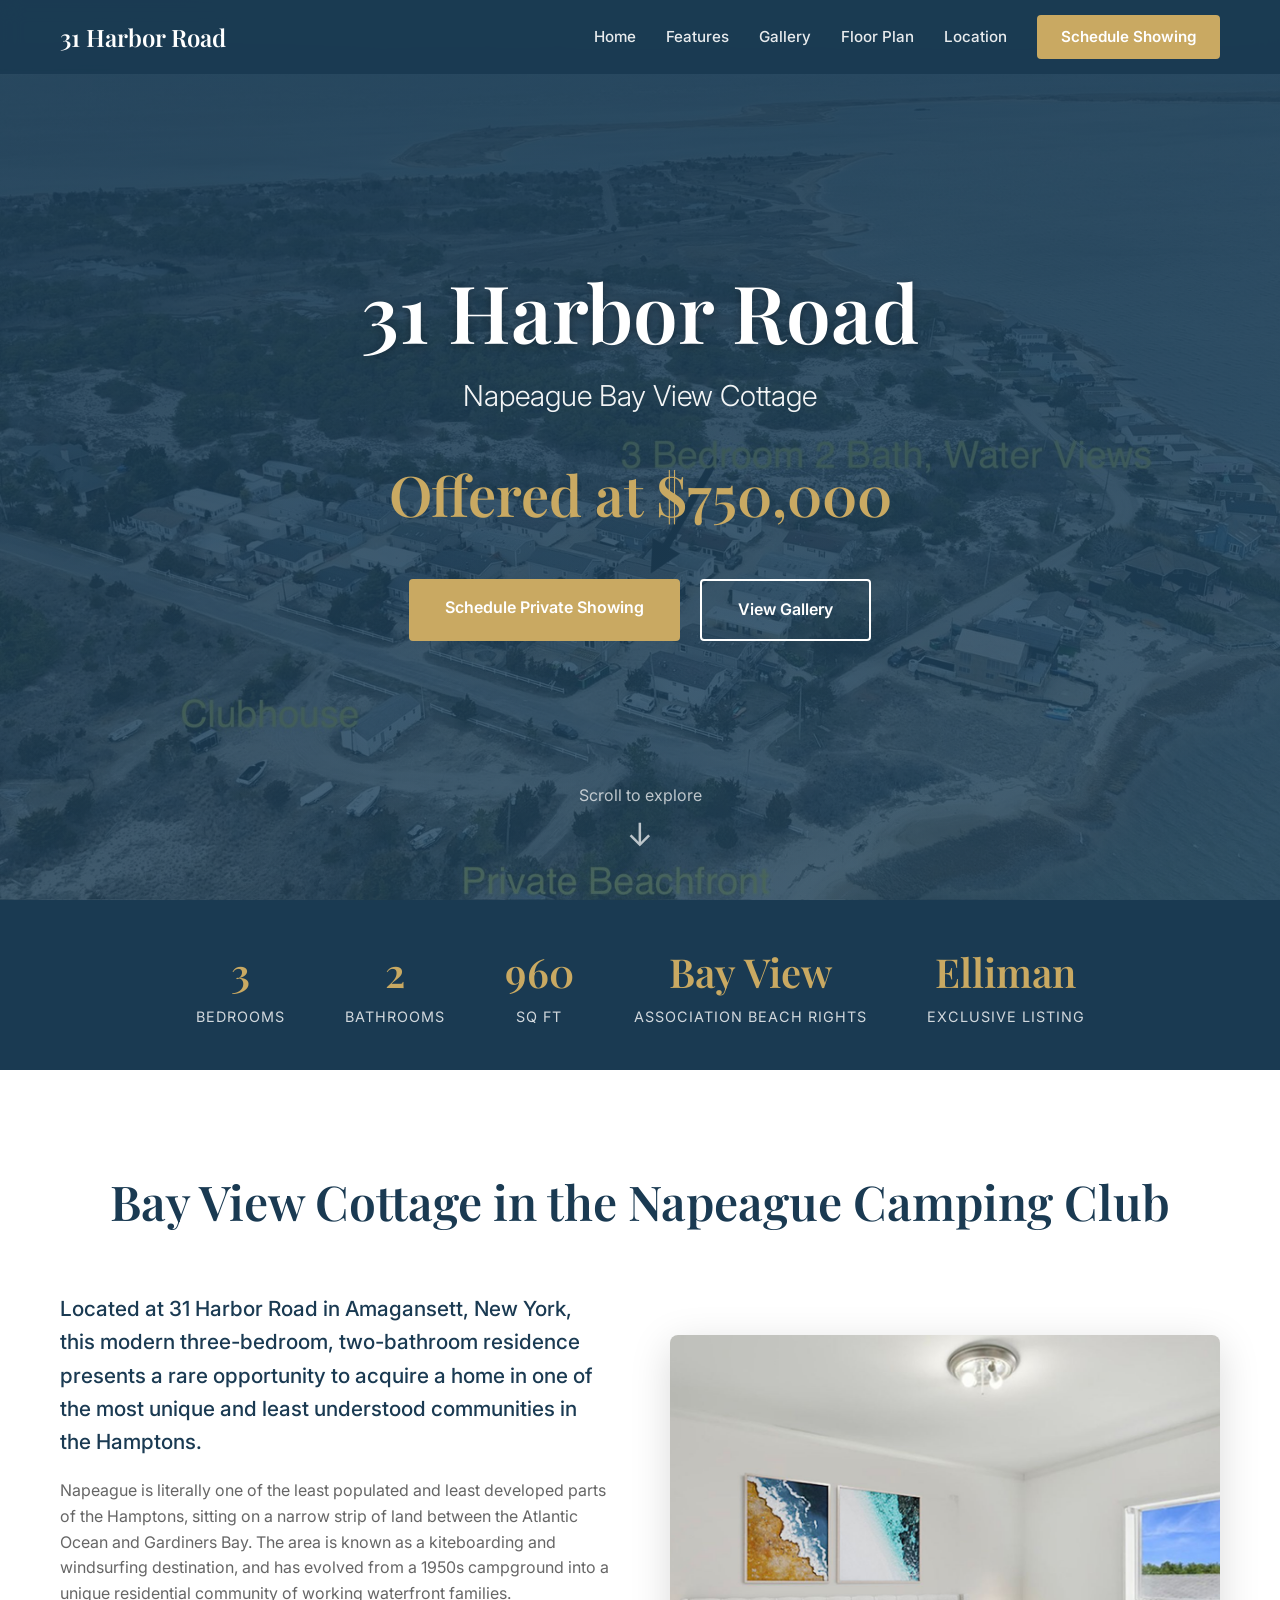
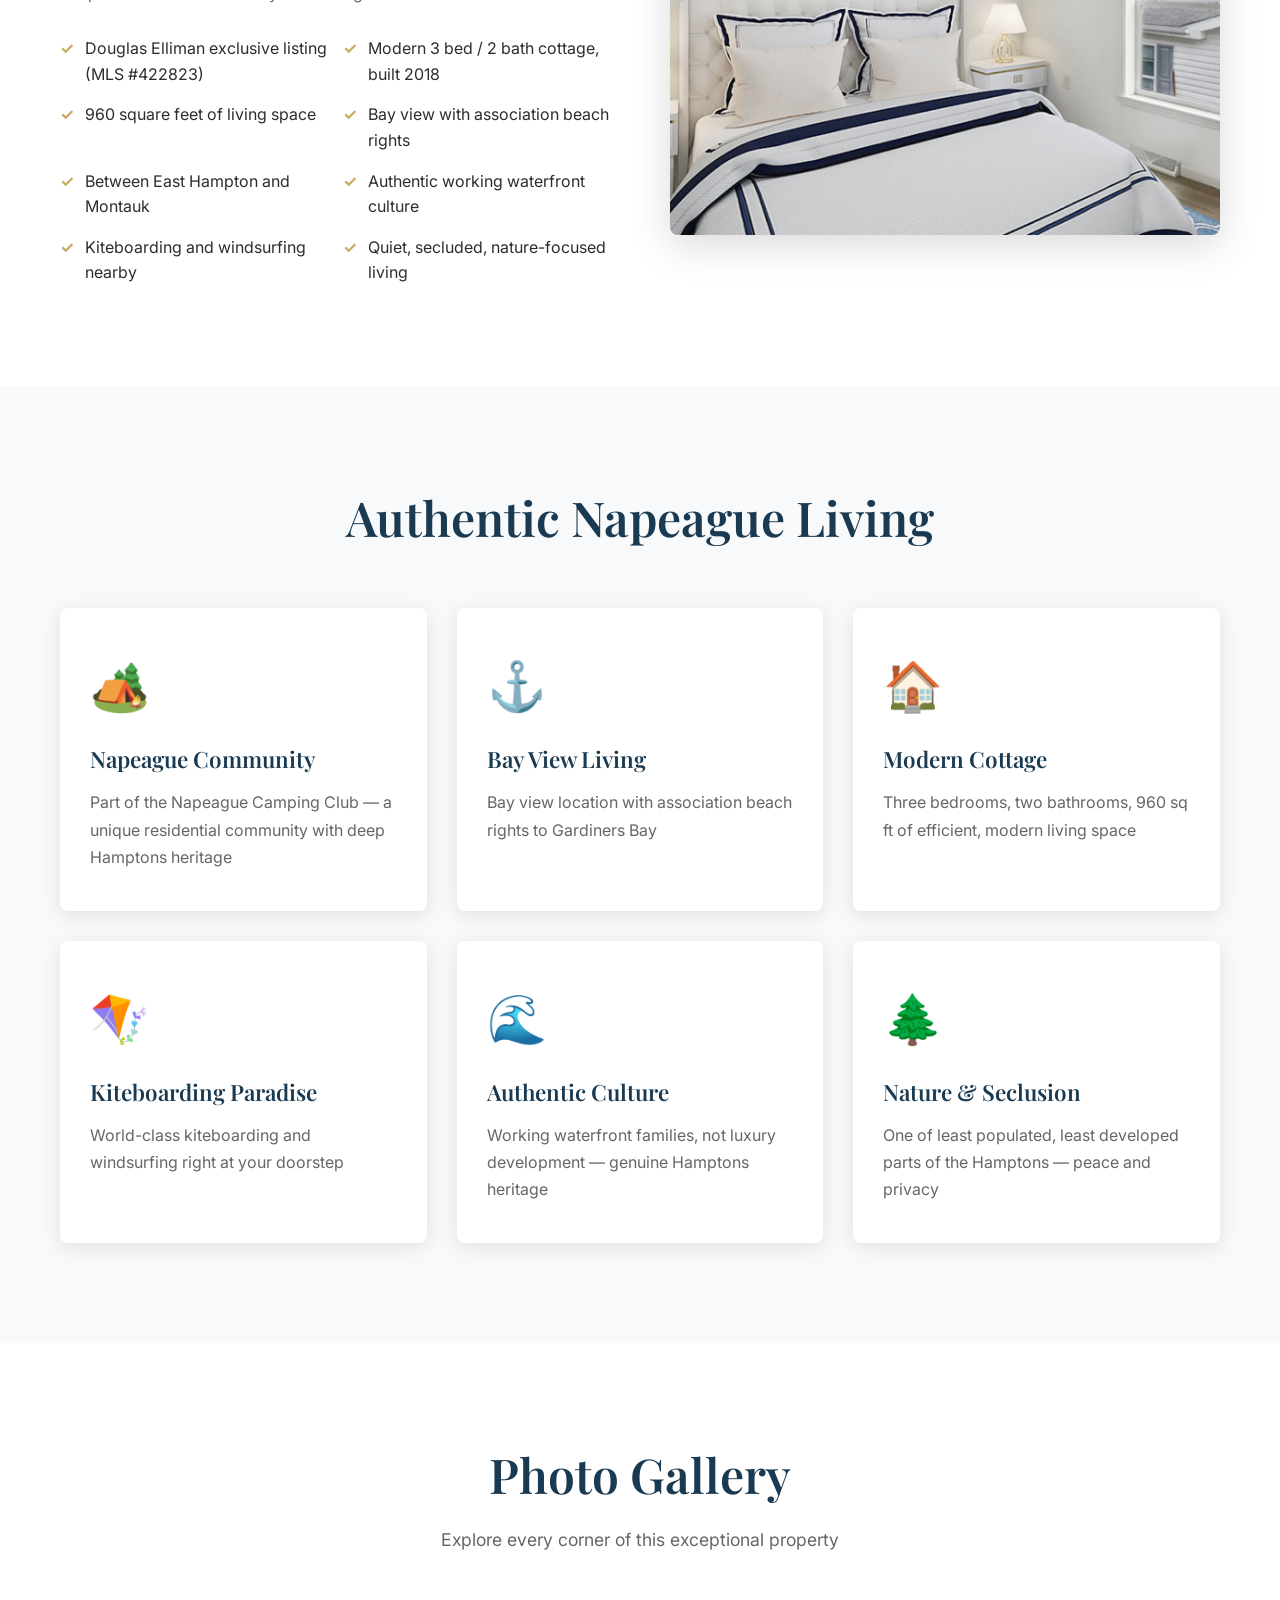
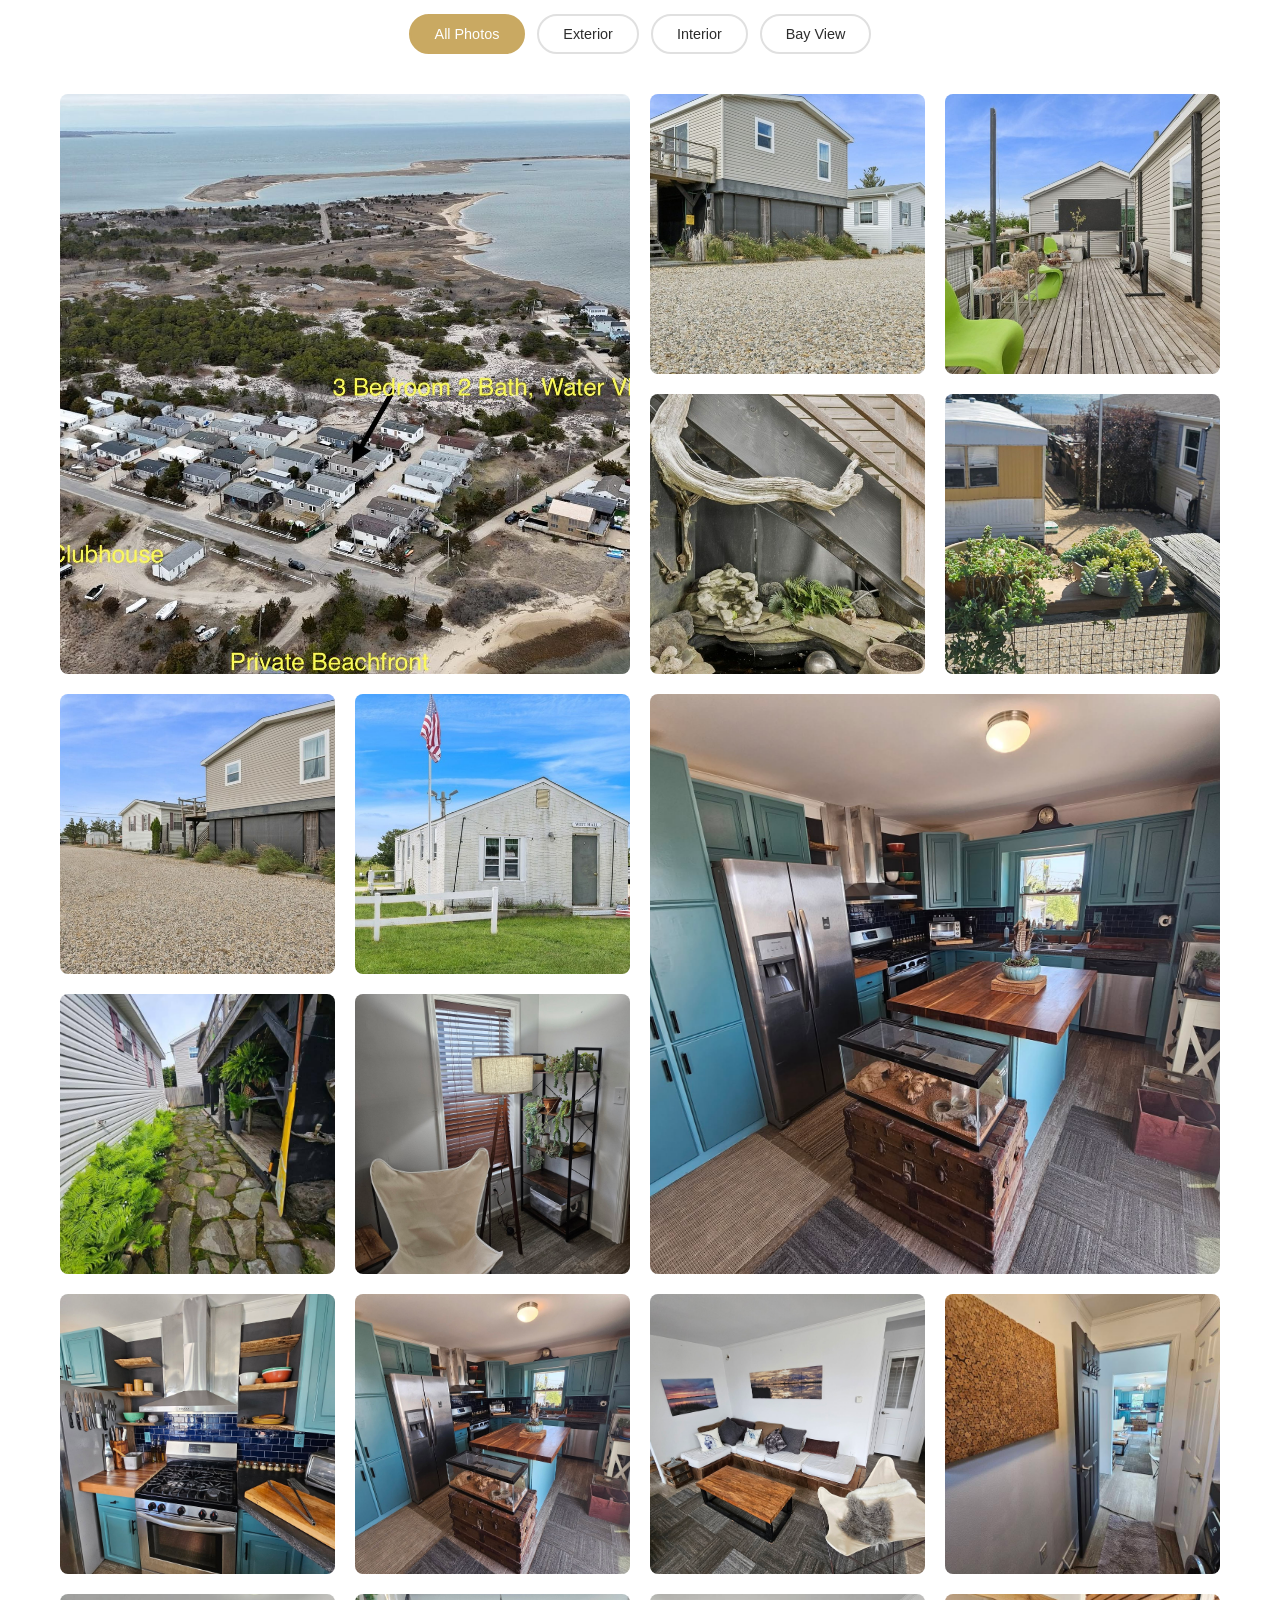
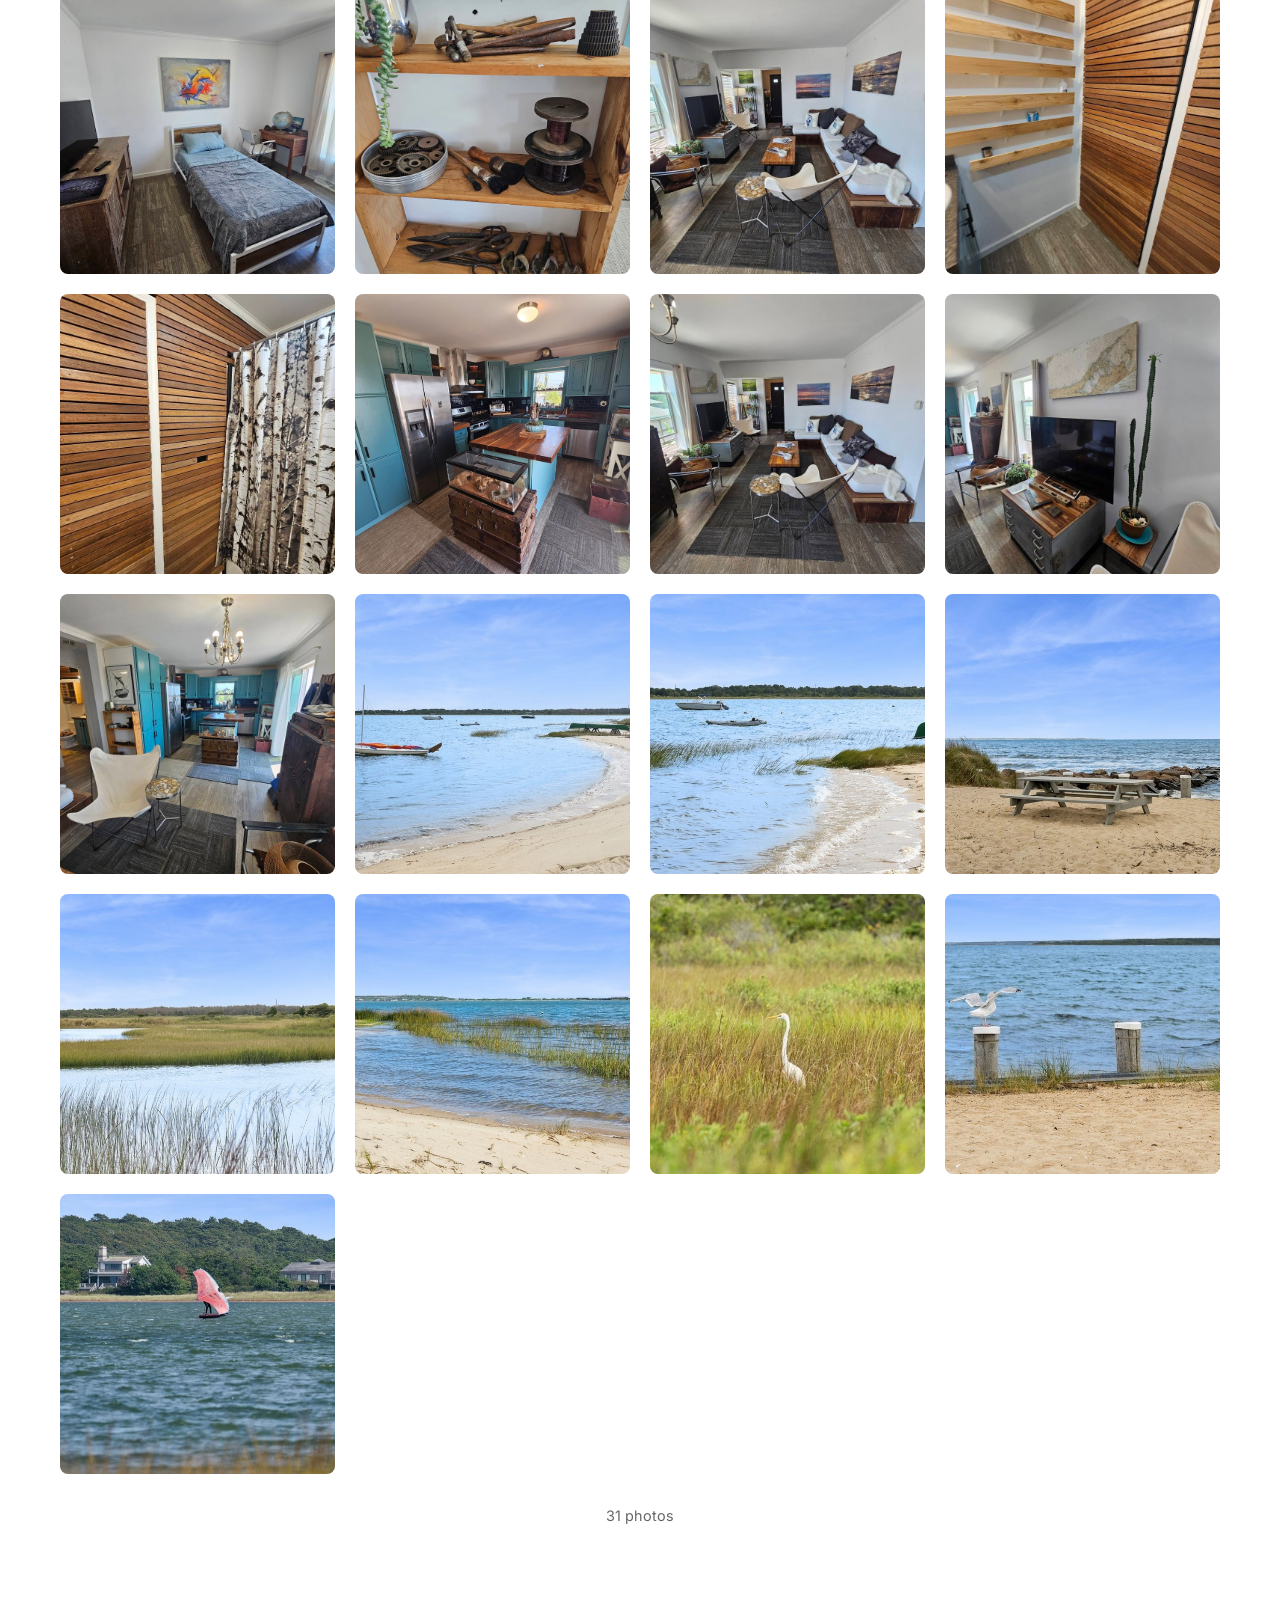
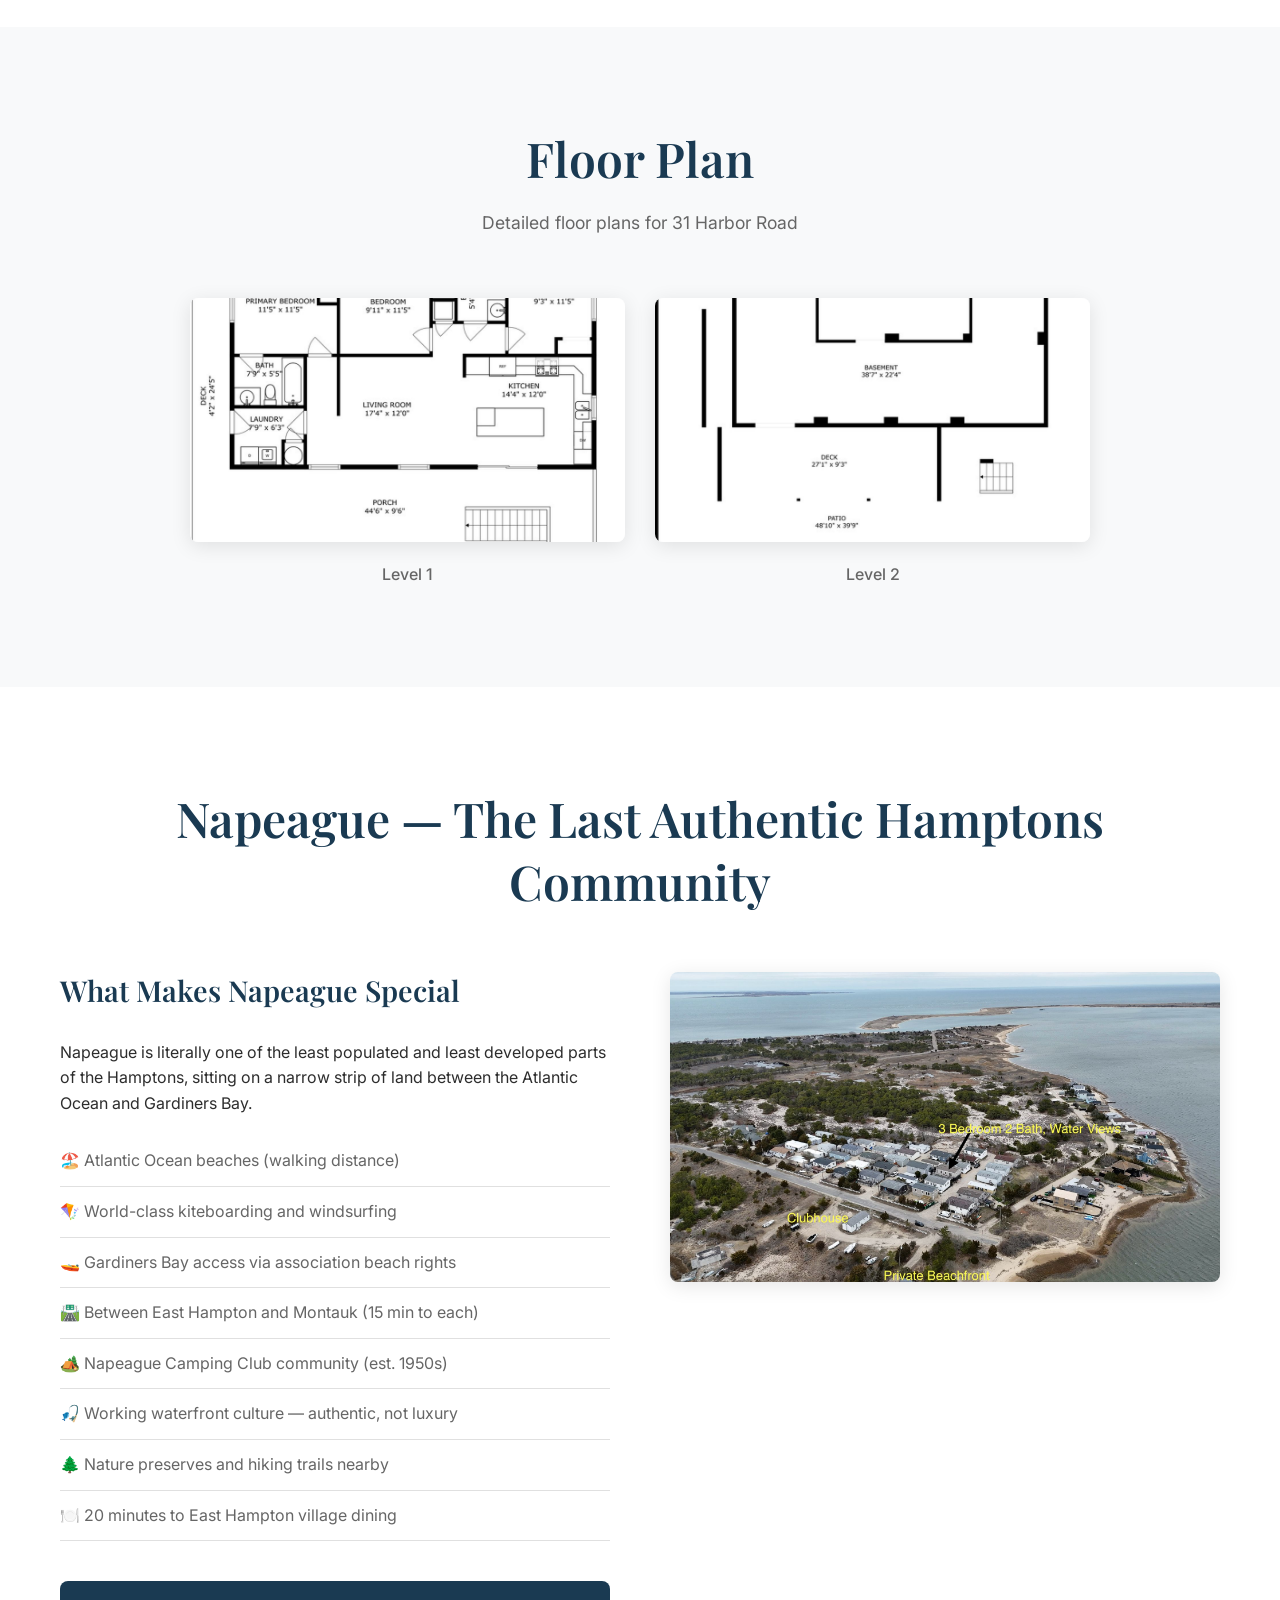
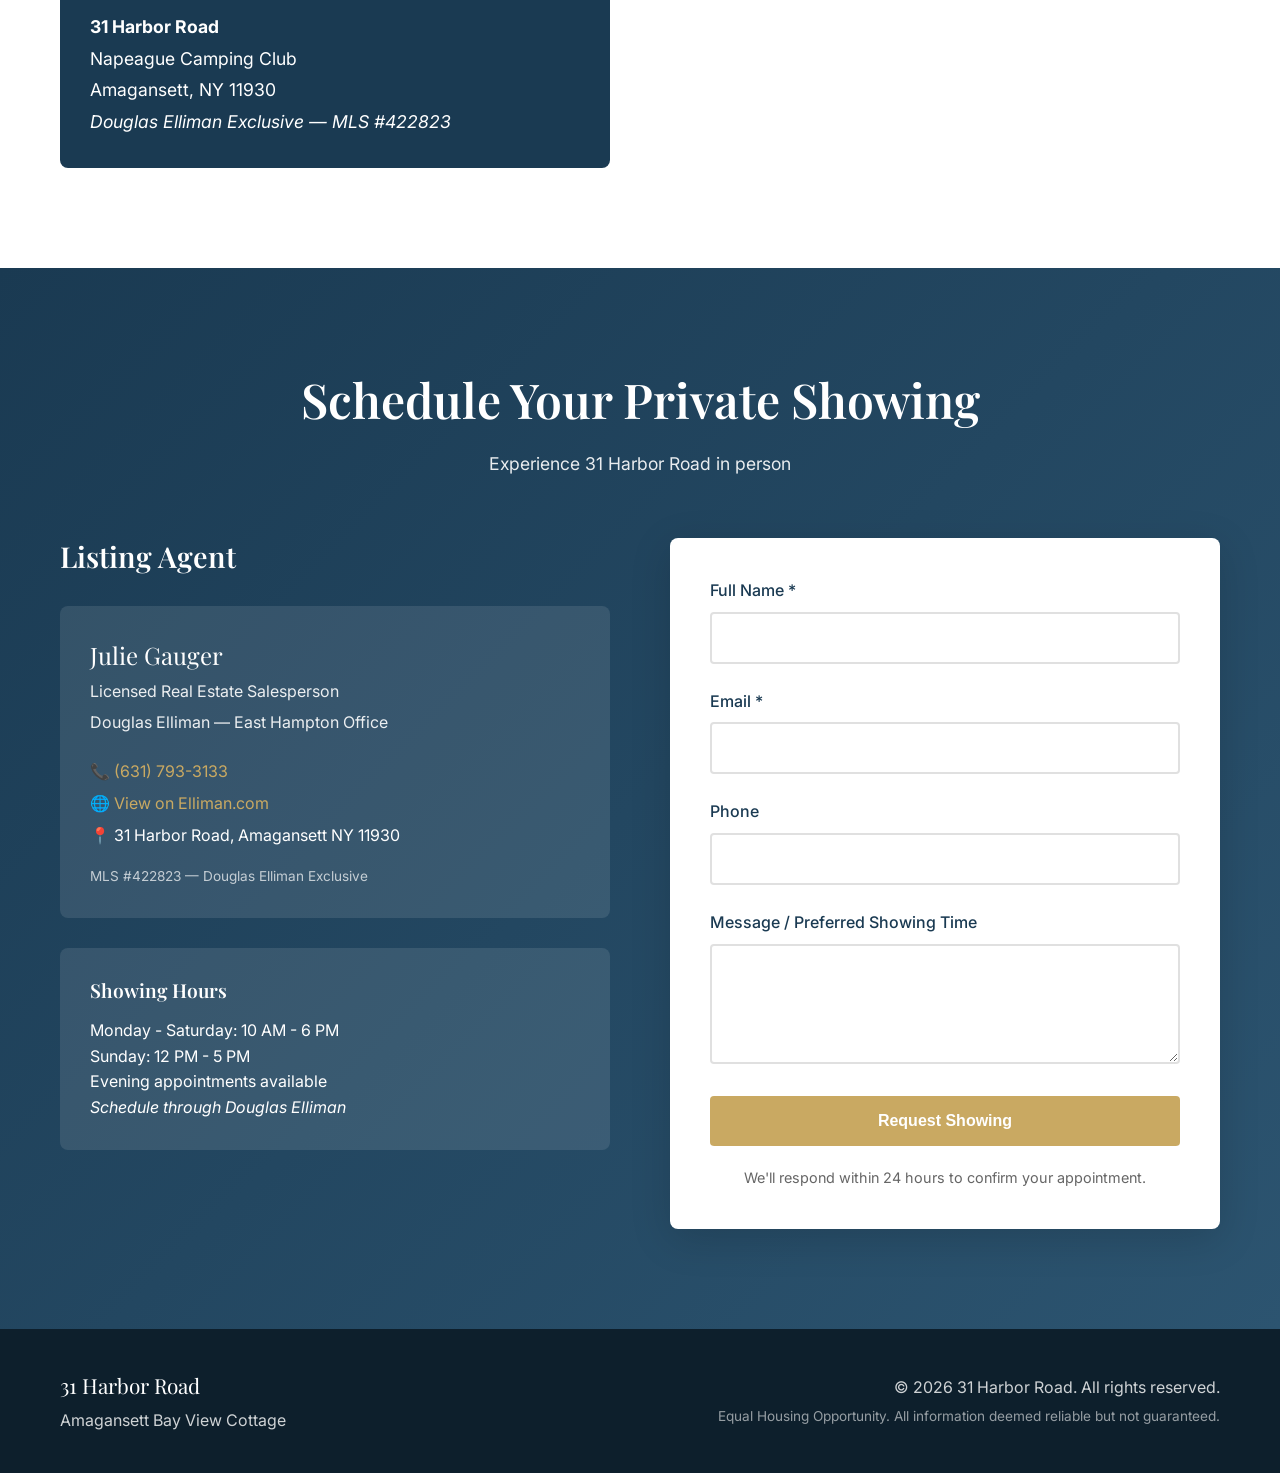
==== commit ca8c3d05: "merge origin/main: archive the updated 31 Harbor Road listing The remote had five commits we did not" ====
--- a/listing/index.html
+++ b/listing/index.html
@@ -3,14 +3,14 @@
 <head>
     <meta charset="UTF-8">
     <meta name="viewport" content="width=device-width, initial-scale=1.0">
-    <title>31 Harbor Road — Amagansett Waterfront Estate</title>
-    <meta name="description" content="Stunning waterfront estate in Sea Hampton. Private dock, panoramic water views, luxury finishes throughout. Schedule your private showing today.">
-    <meta name="keywords" content="Sea Hampton, waterfront home, luxury real estate, private dock, estate sale">
+    <title>31 Harbor Road — Amagansett Bay View Cottage</title>
+    <meta name="description" content="Charming bay view cottage in the Napeague Camping Club, Amagansett. Douglas Elliman exclusive. Schedule your private showing today.">
+    <meta name="keywords" content="Napeague, Amagansett, bay view cottage, Hamptons real estate, Douglas Elliman">
     
     <!-- Open Graph / Social Sharing -->
     <meta property="og:type" content="website">
-    <meta property="og:title" content="31 Harbor Road — Amagansett Waterfront Estate">
-    <meta property="og:description" content="Stunning waterfront estate with private dock and panoramic water views">
+    <meta property="og:title" content="31 Harbor Road — Amagansett Bay View Cottage">
+    <meta property="og:description" content="Charming bay view cottage in the Napeague Camping Club, Amagansett. Douglas Elliman exclusive.">
     <meta property="og:image" content="assets/images/area overview.jpg">
     <meta property="og:url" content="https://xmrtdao.github.io/sea-hampton-house">
     
@@ -43,7 +43,7 @@
         <div class="hero-overlay"></div>
         <div class="hero-content">
             <h1 class="hero-title">31 Harbor Road</h1>
-            <p class="hero-subtitle">Napeague Waterfront Cottage</p>
+            <p class="hero-subtitle">Napeague Bay View Cottage</p>
             <div class="hero-price">Offered at $750,000</div>
             <div class="hero-cta">
                 <a href="#contact" class="btn btn-primary">Schedule Private Showing</a>
@@ -71,29 +71,28 @@
             <span class="feature-label">Sq Ft</span>
         </div>
         <div class="feature-item">
-            <span class="feature-number">Waterfront</span>
-            <span class="feature-label">Location</span>
+            <span class="feature-number">Bay View</span>
+            <span class="feature-label">Association Beach Rights</span>
         </div>
         <div class="feature-item">
-            <span class="feature-number">First</span>
-            <span class="feature-label">Public Offering</span>
+            <span class="feature-number">Elliman</span>
+            <span class="feature-label">Exclusive Listing</span>
         </div>
     </div>
 
     <!-- About Section -->
     <section class="section about">
         <div class="container">
-            <h2 class="section-title">First Public Offering in Napeague Camping Club History</h2>
+            <h2 class="section-title">Bay View Cottage in the Napeague Camping Club</h2>
             <div class="about-grid">
                 <div class="about-text">
-                    <p class="lead">For what may be the first time in the history of the Napeague Camping Club, a residence within this private waterfront community is being offered to the public market.</p>
-                    <p>Located at 31 Harbor Road in Amagansett, New York, this modern three-bedroom, two-bathroom residence presents a rare opportunity to acquire a home in one of the most unique and least understood communities in the Hamptons.</p>
+                    <p class="lead">Located at 31 Harbor Road in Amagansett, New York, this modern three-bedroom, two-bathroom residence presents a rare opportunity to acquire a home in one of the most unique and least understood communities in the Hamptons.</p>
                     <p>Napeague is literally one of the least populated and least developed parts of the Hamptons, sitting on a narrow strip of land between the Atlantic Ocean and Gardiners Bay. The area is known as a kiteboarding and windsurfing destination, and has evolved from a 1950s campground into a unique residential community of working waterfront families.</p>
                     <ul class="feature-list">
-                        <li>First public offering in club history</li>
-                        <li>Modern 3 bed / 2 bath cottage</li>
+                        <li>Douglas Elliman exclusive listing (MLS #422823)</li>
+                        <li>Modern 3 bed / 2 bath cottage, built 2018</li>
                         <li>960 square feet of living space</li>
-                        <li>Private waterfront community</li>
+                        <li>Bay view with association beach rights</li>
                         <li>Between East Hampton and Montauk</li>
                         <li>Authentic working waterfront culture</li>
                         <li>Kiteboarding and windsurfing nearby</li>
@@ -113,13 +112,13 @@
             <div class="features-grid">
                 <div class="feature-card">
                     <div class="feature-icon">🏕️</div>
-                    <h3>First Public Offering</h3>
-                    <p>First residence ever offered publicly in Napeague Camping Club history — a truly unique opportunity</p>
+                    <h3>Napeague Community</h3>
+                    <p>Part of the Napeague Camping Club — a unique residential community with deep Hamptons heritage</p>
                 </div>
                 <div class="feature-card">
                     <div class="feature-icon">⚓</div>
-                    <h3>Waterfront Community</h3>
-                    <p>Private waterfront location between Atlantic Ocean and Gardiners Bay</p>
+                    <h3>Bay View Living</h3>
+                    <p>Bay view location with association beach rights to Gardiners Bay</p>
                 </div>
                 <div class="feature-card">
                     <div class="feature-icon">🏠</div>
@@ -156,7 +155,7 @@
                 <button class="filter-btn active" data-filter="all">All Photos</button>
                 <button class="filter-btn" data-filter="exterior">Exterior</button>
                 <button class="filter-btn" data-filter="interior">Interior</button>
-                <button class="filter-btn" data-filter="waterfront">Waterfront</button>
+                <button class="filter-btn" data-filter="bay-view">Bay View</button>
             </div>
 
             <div class="gallery-grid">
@@ -364,11 +363,11 @@
                 </div>
 
                 <!-- ═══════════════════════════════════════════ -->
-                <!-- WATERFRONT photos (8 items)                -->
+                <!-- BAY VIEW photos (8 items)                -->
                 <!-- ═══════════════════════════════════════════ -->
 
-                <!-- Waterfront photos from assets/images/waterfront/ -->
-                <div class="gallery-item" data-category="waterfront">
+                <!-- Bay View photos from assets/images/waterfront/ -->
+                <div class="gallery-item" data-category="bay-view">
                     <img src="assets/images/waterfront/11.jpg" alt="Sandy beach with catamaran and kayaks" loading="lazy">
                     <div class="gallery-overlay">
                         <div class="gallery-icon">🔍</div>
@@ -376,31 +375,31 @@
                     </div>
                 </div>
 
-                <div class="gallery-item" data-category="waterfront">
-                    <img src="assets/images/waterfront/12.jpg" alt="Waterfront view" loading="lazy">
-                    <div class="gallery-overlay">
-                        <div class="gallery-icon">🔍</div>
-                        <div class="gallery-caption">Waterfront</div>
-                    </div>
-                </div>
-
-                <div class="gallery-item" data-category="waterfront">
-                    <img src="assets/images/waterfront/13.jpg" alt="Waterfront view" loading="lazy">
-                    <div class="gallery-overlay">
-                        <div class="gallery-icon">🔍</div>
-                        <div class="gallery-caption">Waterfront</div>
-                    </div>
-                </div>
-
-                <div class="gallery-item" data-category="waterfront">
-                    <img src="assets/images/waterfront/14.jpg" alt="Waterfront view" loading="lazy">
-                    <div class="gallery-overlay">
-                        <div class="gallery-icon">🔍</div>
-                        <div class="gallery-caption">Waterfront</div>
-                    </div>
-                </div>
-
-                <div class="gallery-item" data-category="waterfront">
+                <div class="gallery-item" data-category="bay-view">
+                    <img src="assets/images/waterfront/12.jpg" alt="Bay view" loading="lazy">
+                    <div class="gallery-overlay">
+                        <div class="gallery-icon">🔍</div>
+                        <div class="gallery-caption">Bay View</div>
+                    </div>
+                </div>
+
+                <div class="gallery-item" data-category="bay-view">
+                    <img src="assets/images/waterfront/13.jpg" alt="Bay view" loading="lazy">
+                    <div class="gallery-overlay">
+                        <div class="gallery-icon">🔍</div>
+                        <div class="gallery-caption">Bay View</div>
+                    </div>
+                </div>
+
+                <div class="gallery-item" data-category="bay-view">
+                    <img src="assets/images/waterfront/14.jpg" alt="Bay view" loading="lazy">
+                    <div class="gallery-overlay">
+                        <div class="gallery-icon">🔍</div>
+                        <div class="gallery-caption">Bay View</div>
+                    </div>
+                </div>
+
+                <div class="gallery-item" data-category="bay-view">
                     <img src="assets/images/waterfront/15.jpg" alt="Calm water view from beach" loading="lazy">
                     <div class="gallery-overlay">
                         <div class="gallery-icon">🔍</div>
@@ -408,27 +407,27 @@
                     </div>
                 </div>
 
-                <div class="gallery-item" data-category="waterfront">
-                    <img src="assets/images/waterfront/16.jpg" alt="Waterfront view" loading="lazy">
-                    <div class="gallery-overlay">
-                        <div class="gallery-icon">🔍</div>
-                        <div class="gallery-caption">Waterfront</div>
-                    </div>
-                </div>
-
-                <div class="gallery-item" data-category="waterfront">
-                    <img src="assets/images/waterfront/17.jpg" alt="Waterfront view" loading="lazy">
-                    <div class="gallery-overlay">
-                        <div class="gallery-icon">🔍</div>
-                        <div class="gallery-caption">Waterfront</div>
-                    </div>
-                </div>
-
-                <div class="gallery-item" data-category="waterfront">
-                    <img src="assets/images/waterfront/18.jpg" alt="Waterfront view" loading="lazy">
-                    <div class="gallery-overlay">
-                        <div class="gallery-icon">🔍</div>
-                        <div class="gallery-caption">Waterfront</div>
+                <div class="gallery-item" data-category="bay-view">
+                    <img src="assets/images/waterfront/16.jpg" alt="Bay view" loading="lazy">
+                    <div class="gallery-overlay">
+                        <div class="gallery-icon">🔍</div>
+                        <div class="gallery-caption">Bay View</div>
+                    </div>
+                </div>
+
+                <div class="gallery-item" data-category="bay-view">
+                    <img src="assets/images/waterfront/17.jpg" alt="Bay view" loading="lazy">
+                    <div class="gallery-overlay">
+                        <div class="gallery-icon">🔍</div>
+                        <div class="gallery-caption">Bay View</div>
+                    </div>
+                </div>
+
+                <div class="gallery-item" data-category="bay-view">
+                    <img src="assets/images/waterfront/18.jpg" alt="Bay view" loading="lazy">
+                    <div class="gallery-overlay">
+                        <div class="gallery-icon">🔍</div>
+                        <div class="gallery-caption">Bay View</div>
                     </div>
                 </div>
 
@@ -475,7 +474,7 @@
     <!-- Location Section -->
     <section id="location" class="section location">
         <div class="container">
-            <h2 class="section-title">Napeague — The Last Authentic Hamptons Waterfront</h2>
+            <h2 class="section-title">Napeague — The Last Authentic Hamptons Community</h2>
             <div class="location-grid">
                 <div class="location-info">
                     <h3>What Makes Napeague Special</h3>
@@ -483,7 +482,7 @@
                     <ul class="location-list">
                         <li>🏖️ Atlantic Ocean beaches (walking distance)</li>
                         <li>🪁 World-class kiteboarding and windsurfing</li>
-                        <li>🚤 Gardiners Bay waterfront access</li>
+                        <li>🚤 Gardiners Bay access via association beach rights</li>
                         <li>🛣️ Between East Hampton and Montauk (15 min to each)</li>
                         <li>🏕️ Napeague Camping Club community (est. 1950s)</li>
                         <li>🎣 Working waterfront culture — authentic, not luxury</li>
@@ -494,7 +493,7 @@
                         <strong>31 Harbor Road</strong><br>
                         Napeague Camping Club<br>
                         Amagansett, NY 11930<br>
-                        <em>First Public Offering in Club History</em>
+                        <em>Douglas Elliman Exclusive — MLS #422823</em>
                     </div>
                 </div>
                 <div class="location-map">
@@ -511,21 +510,22 @@
             <p class="section-subtitle">Experience 31 Harbor Road in person</p>
             <div class="contact-grid">
                 <div class="contact-info">
-                    <h3>Owner & Seller</h3>
+                    <h3>Listing Agent</h3>
                     <div class="agent-card">
-                        <div class="agent-name">David Elze</div>
-                        <div class="agent-title">Owner</div>
-                        <div class="agent-company">Napeague Camping Club</div>
+                        <div class="agent-name">Julie Gauger</div>
+                        <div class="agent-title">Licensed Real Estate Salesperson</div>
+                        <div class="agent-company">Douglas Elliman — East Hampton Office</div>
                         <div class="agent-contact">
-                            <div>📞 <a href="tel:+16315551234">(631) 997-8503</a></div>
-                            <div>✉️ <a href="mailto:dvdelze@gmail.com">dvdelze@gmail.com</a></div>
-                            <div>🌐 31 Harbor Road, Amagansett NY</div>
+                            <div>📞 <a href="tel:+16317933133">(631) 793-3133</a></div>
+                            <div>🌐 <a href="https://www.elliman.com/listing/31-harbor-rd-amagansett-ny-11930/30955889" target="_blank">View on Elliman.com</a></div>
+                            <div>📍 31 Harbor Road, Amagansett NY 11930</div>
                         </div>
-                        <div class="agent-license">First Public Offering in Club History</div>
+                        <div class="agent-license">MLS #422823 — Douglas Elliman Exclusive</div>
                     </div>
                     <div class="showing-hours">
                         <h4>Showing Hours</h4>
                         <p>Monday - Saturday: 10 AM - 6 PM<br>Sunday: 12 PM - 5 PM<br>Evening appointments available</p>
+                        <p><em>Schedule through Douglas Elliman</em></p>
                     </div>
                 </div>
                 <div class="contact-form-wrapper">
@@ -560,7 +560,7 @@
             <div class="footer-content">
                 <div class="footer-left">
                     <div class="footer-brand">31 Harbor Road</div>
-                    <p>Amagansett Waterfront Estate</p>
+                    <p>Amagansett Bay View Cottage</p>
                 </div>
                 <div class="footer-right">
                     <p>© 2026 31 Harbor Road. All rights reserved.</p>
